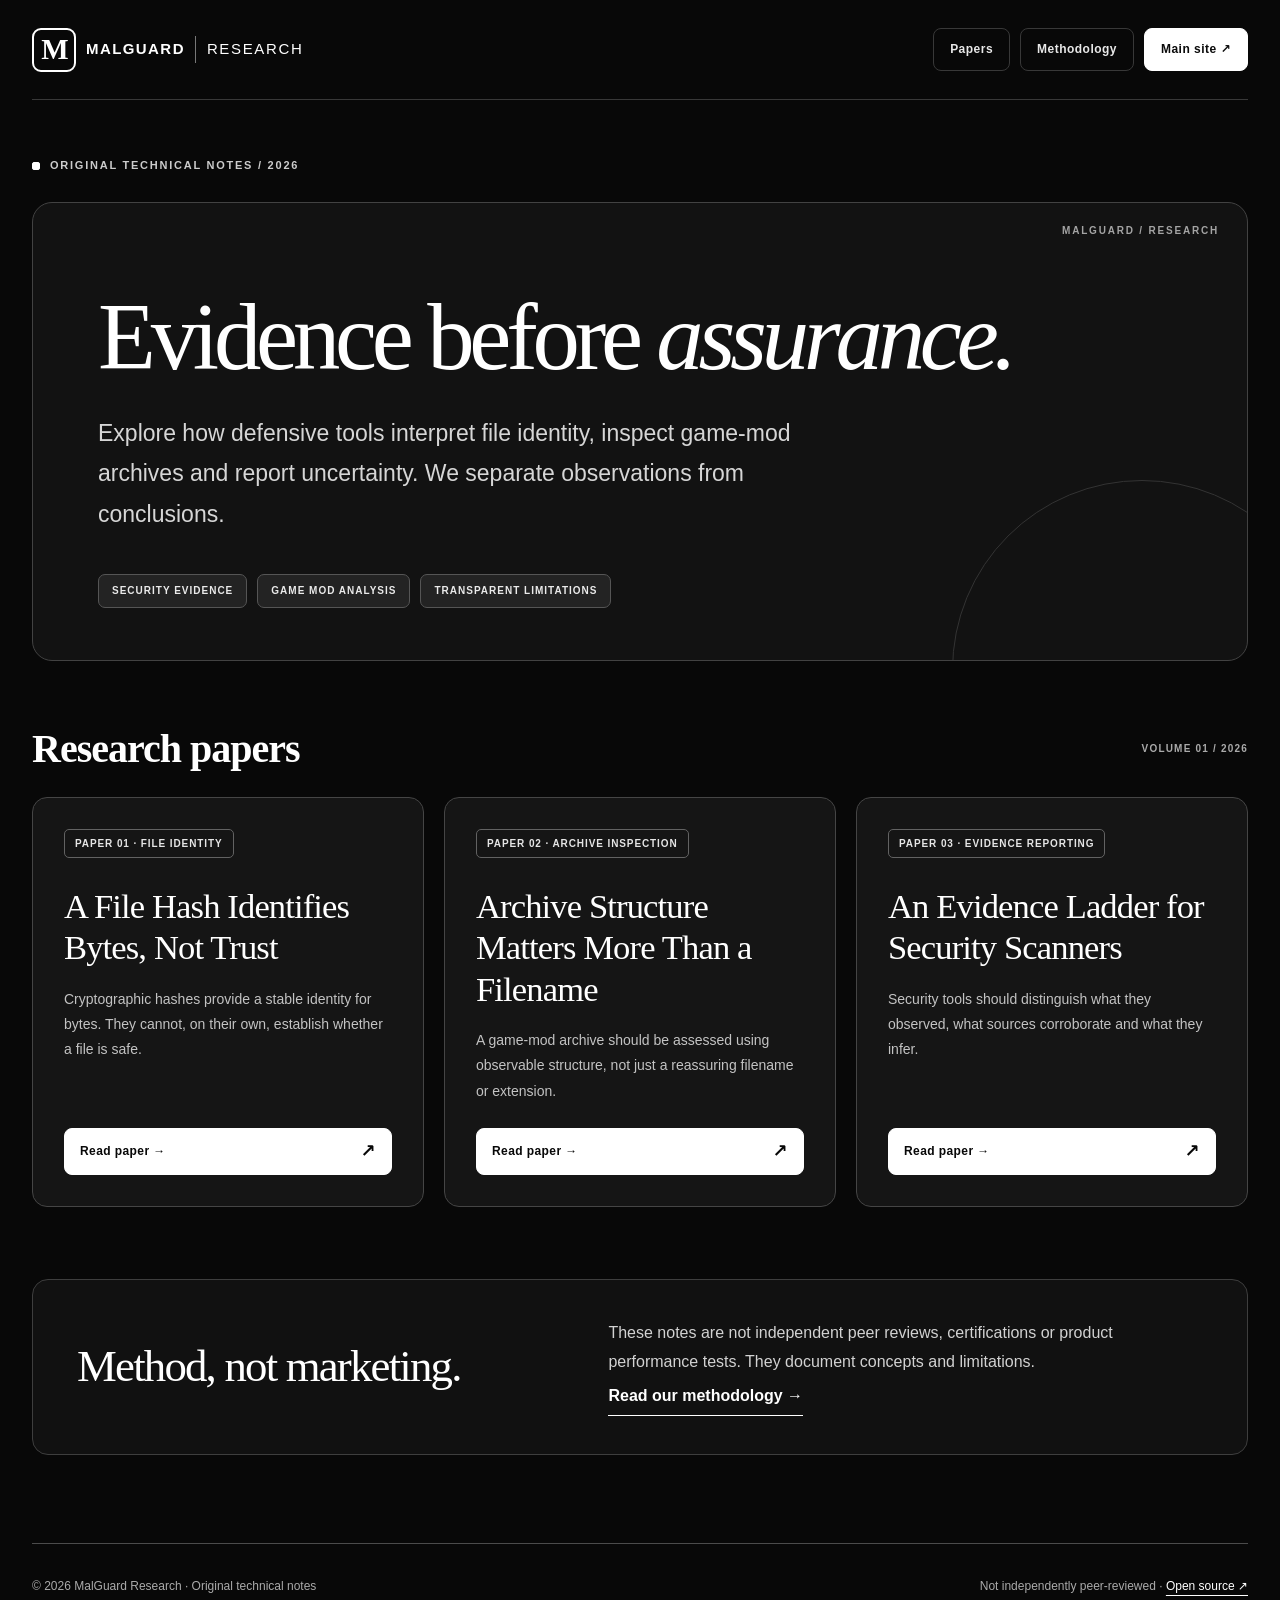
==== index.html @ 1dfd1605 "Switch page to versioned dark stylesheet to eliminate stale CSS" ====
<!doctype html><html lang="en"><head><meta charset="utf-8"><meta name="viewport" content="width=device-width,initial-scale=1"><meta name="theme-color" content="#080808"><title>Research publications | MalGuard Research</title><meta name="description" content="Original technical research notes on security evidence and defensive scanners."><link rel="canonical" href="https://research.malguard.site/"><link rel="stylesheet" href="/assets/research-dark-20261021.css"></head><body><div class="wrap"><header class="nav"><a class="brand" href="/">MALGUARD <b>RESEARCH</b></a><nav><a href="/">Papers</a><a href="/methodology.html">Methodology</a><a href="https://malguard.site/">Main site ↗</a></nav></header><main><div class="eyebrow">ORIGINAL TECHNICAL NOTES / 2026</div><section class="hero"><h1>Evidence before <em>assurance.</em></h1><p class="lead">Explore how defensive tools interpret file identity, inspect game-mod archives and report uncertainty. We separate observations from conclusions.</p><div class="tags"><span>SECURITY EVIDENCE</span><span>GAME MOD ANALYSIS</span><span>TRANSPARENT LIMITATIONS</span></div></section><h2 class="section">Research papers</h2><div class="grid"><a class="tile" href="/papers/hash-identity-vs-trust.html"><small>PAPER 01 · FILE IDENTITY</small><h2>A File Hash Identifies Bytes, Not Trust</h2><p>Cryptographic hashes provide a stable identity for bytes. They cannot, on their own, establish whether a file is safe.</p><strong>Read paper →</strong></a><a class="tile" href="/papers/zip-structure-vs-filename.html"><small>PAPER 02 · ARCHIVE INSPECTION</small><h2>Archive Structure Matters More Than a Filename</h2><p>A game-mod archive should be assessed using observable structure, not just a reassuring filename or extension.</p><strong>Read paper →</strong></a><a class="tile" href="/papers/evidence-ladder-for-scanners.html"><small>PAPER 03 · EVIDENCE REPORTING</small><h2>An Evidence Ladder for Security Scanners</h2><p>Security tools should distinguish what they observed, what sources corroborate and what they infer.</p><strong>Read paper →</strong></a></div><section class="note"><h2>Method, not marketing.</h2><p>These notes are not independent peer reviews, certifications or product performance tests. They document concepts and limitations. <a href="/methodology.html">Read our methodology →</a></p></section></main><footer><span>© 2026 MalGuard Research · Original technical notes</span><span>Not independently peer-reviewed · <a href="https://github.com/MalGuard/malguard-research">Open source ↗</a></span></footer></div></body></html>
---- assets/research-dark-20261021.css ----
/* MalGuard Research: black-and-white scientific publication.
   Accessible static design, zero animations and zero JS. */
:root{color-scheme:dark;--bg:#080808;--surface:#121212;--surface-2:#191919;--ink:#f8f8f8;--body:#d4d4d4;--muted:#aaa;--line:#383838;--line-strong:#777;--accent:#fff;--serif:"Iowan Old Style","Baskerville","Palatino Linotype",Georgia,serif;--sans:Inter,"Helvetica Neue",Arial,system-ui,sans-serif}
*,*::before,*::after{box-sizing:border-box}
html{background:var(--bg);scroll-behavior:auto;-webkit-text-size-adjust:100%}
body{margin:0;background:var(--bg);color:var(--ink);font:16px/1.75 var(--sans);-webkit-font-smoothing:antialiased;text-rendering:optimizeLegibility}
::selection{background:#fff;color:#080808}
a{color:inherit;text-decoration:none;text-underline-offset:5px}
a:focus-visible{outline:3px solid #fff;outline-offset:5px;border-radius:3px}
.wrap{width:min(100% - 64px,1220px);margin-inline:auto}
.nav{display:flex;justify-content:space-between;align-items:center;gap:24px;min-height:100px;padding:20px 0;border-bottom:1px solid var(--line)}
.brand{display:inline-flex;align-items:center;gap:10px;color:#fff;font-family:var(--sans);font-size:15px;font-weight:850;letter-spacing:.095em;white-space:nowrap}
.brand::before{content:"M";display:grid;place-items:center;width:44px;height:44px;border:2px solid #fff;border-radius:9px;font-family:var(--serif);font-size:29px;line-height:1;font-weight:700;letter-spacing:-.07em}
.brand b{font-weight:450;letter-spacing:.11em;border-left:1px solid #777;padding-left:11px}
.nav nav{display:flex;align-items:center;gap:10px;flex-wrap:wrap}
.nav nav a{display:inline-flex;align-items:center;justify-content:center;min-height:43px;padding:9px 16px;border:1px solid var(--line);border-radius:8px;color:#e8e8e8;font-size:12px;letter-spacing:.04em;font-weight:700}
.nav nav a:hover,.nav nav a:focus-visible{border-color:#fff;background:#202020;text-decoration:none}
.nav nav a:last-child{background:#fff;color:#0b0b0b;border-color:#fff}
.nav nav a:last-child:hover{background:#d8d8d8}
.eyebrow{display:inline-flex;align-items:center;gap:10px;margin-top:56px;color:#ccc;font-family:var(--sans);font-size:11px;letter-spacing:.16em;font-weight:800;text-transform:uppercase}
.eyebrow::before{content:"";width:8px;height:8px;border:1px solid #fff;border-radius:2px;background:#fff}
.eyebrow a{text-decoration:underline}
.hero{position:relative;overflow:hidden;margin-top:23px;padding:67px 65px 52px;background:var(--surface);border:1px solid #424242;border-radius:20px}
.hero::before{content:"MALGUARD / RESEARCH";position:absolute;right:28px;top:23px;font:700 10px/1 var(--sans);letter-spacing:.18em;color:#a4a4a4}
.hero::after{content:"";position:absolute;right:-85px;bottom:-200px;width:380px;height:380px;border:1px solid #333;border-radius:50%;pointer-events:none}
h1,h2,h3{color:#fff}
h1{font-family:var(--serif);font-size:clamp(54px,7.4vw,105px);line-height:1.04;letter-spacing:-.055em;font-weight:500;max-width:940px;margin:18px 0 27px}
h1 em{color:#fff;font-style:italic}
.lead{max-width:740px;font-size:clamp(18px,2vw,23px);line-height:1.75;color:#d6d6d6;font-weight:400}
.tags{display:flex;flex-wrap:wrap;gap:10px;margin-top:40px}
.tags span{display:inline-flex;align-items:center;min-height:34px;padding:7px 13px;background:#232323;border:1px solid #555;border-radius:7px;color:#eaeaea;font-size:10px;font-weight:800;letter-spacing:.1em}
.section{display:flex;align-items:center;gap:20px;margin:64px 0 24px;font:600 clamp(28px,3.4vw,40px)/1.2 var(--serif);letter-spacing:-.025em}
.section::after{content:"VOLUME 01 / 2026";margin-left:auto;font:750 10px/1.3 var(--sans);letter-spacing:.12em;color:#aaa}
.grid{display:grid;grid-template-columns:repeat(3,minmax(0,1fr));gap:20px;border:0}
.tile,.tile+.tile{display:flex;flex-direction:column;min-height:410px;padding:31px;background:#151515;border:1px solid #454545;border-radius:15px;color:#fff}
.tile:hover,.tile:focus-visible{border-color:#fff;background:#1d1d1d;text-decoration:none}
.tile small{display:inline-block;align-self:flex-start;padding:6px 10px;border:1px solid #626262;border-radius:5px;font:750 10px/1.5 var(--sans);letter-spacing:.09em;color:#e5e5e5}
.tile h2{font:500 clamp(27px,2.7vw,37px)/1.2 var(--serif);letter-spacing:-.025em;color:#fff;margin:28px 0 18px}
.tile p{font-size:14px;line-height:1.8;color:#c3c3c3;margin:0 0 24px}
.tile strong{display:inline-flex;align-items:center;justify-content:space-between;gap:15px;align-self:stretch;min-height:47px;padding:10px 15px;margin-top:auto;background:#fff;color:#080808;border:1px solid #fff;border-radius:8px;font-size:12px;line-height:1.3;font-weight:850;letter-spacing:.035em}
.tile strong::after{content:"↗";font-size:18px;line-height:1}
.tile:hover strong{background:#dedede}
.note{display:grid;grid-template-columns:.9fr 1.1fr;gap:45px;align-items:center;padding:38px 44px;margin:72px 0 88px;background:#111;border:1px solid #3e3e3e;border-radius:16px}
.note h2{font:500 clamp(32px,3.5vw,48px)/1.16 var(--serif);letter-spacing:-.04em;margin:0}
.note p{font-size:16px;line-height:1.85;color:#d2d2d2;margin:0}
.note a{display:inline-flex;padding:4px 0;border-bottom:1px solid #fff;color:#fff;font-weight:750}
.article{max-width:860px;margin:25px auto 100px;padding:55px 60px 70px;background:#121212;border:1px solid #3d3d3d;border-radius:18px}
.article h1{font-size:clamp(45px,6vw,72px);line-height:1.12;margin:4px 0 28px}
.article .lead{font-size:clamp(19px,2vw,23px);line-height:1.65;margin-bottom:36px}
.article section{padding-top:24px;margin-top:38px;border-top:1px solid #444}
.article h2{font:500 clamp(26px,3vw,33px)/1.28 var(--serif);letter-spacing:-.02em;margin:12px 0 17px}
.article p{font:400 19px/1.92 var(--serif);color:#d3d3d3;margin:12px 0}
.article p a{color:#fff;text-decoration:underline;text-decoration-color:#888}
.warning{margin:30px 0 45px;padding:20px 23px;background:#222;border:1px solid #666;border-left:4px solid #fff;border-radius:7px;color:#e3e3e3;font:500 13px/1.8 var(--sans)}
footer{display:flex;justify-content:space-between;gap:24px;padding:32px 0 55px;border-top:1px solid #4b4b4b;color:#aaa;font-size:12px;line-height:1.7}
footer a{color:#fff;text-decoration:underline}
@media(max-width:980px){.grid{grid-template-columns:repeat(2,minmax(0,1fr))}.hero{padding:60px 45px 50px}.tile,.tile+.tile{min-height:360px}}
@media(max-width:680px){.wrap{width:min(100% - 34px,1220px)}.nav{align-items:flex-start;flex-direction:column;gap:18px;padding:20px 0}.brand{font-size:13px}.brand::before{width:39px;height:39px;font-size:25px}.nav nav{width:100%;gap:7px}.nav nav a{min-height:40px;padding:8px 11px;font-size:11px}.eyebrow{margin-top:34px;font-size:10px}.hero{margin-top:16px;padding:47px 24px 33px;border-radius:14px}.hero::before{right:20px;top:15px;font-size:8px}.hero::after{display:none}h1{font-size:clamp(46px,12vw,72px)}.lead{font-size:18px}.tags{gap:7px;margin-top:26px}.tags span{font-size:9px}.section{font-size:30px;margin:47px 0 18px}.section::after{font-size:9px}.grid{grid-template-columns:1fr;gap:13px}.tile,.tile+.tile{min-height:0;padding:25px;border-radius:12px}.tile h2{font-size:32px;margin:20px 0 15px}.tile strong{margin-top:10px}.note{grid-template-columns:1fr;gap:18px;margin:50px 0 60px;padding:27px 24px}.note h2{font-size:34px}.article{padding:30px 22px 45px;margin:16px auto 55px;border-radius:13px}.article h1{font-size:clamp(43px,10vw,60px)}.article p{font-size:18px}footer{flex-direction:column;gap:8px;padding-bottom:30px}}
@media print{html,body{background:#fff;color:#000}.wrap{width:100%}.nav nav,.tags{display:none}.hero,.tile,.tile+.tile,.note,.article{background:#fff;color:#000;border-color:#888;box-shadow:none}h1,h2,h3,.tile h2,.article p,.tile p,.lead,.note p{color:#000}.tile strong{border:1px solid #000;color:#000;background:#fff}.grid{display:block}.tile{min-height:0;break-inside:avoid}}
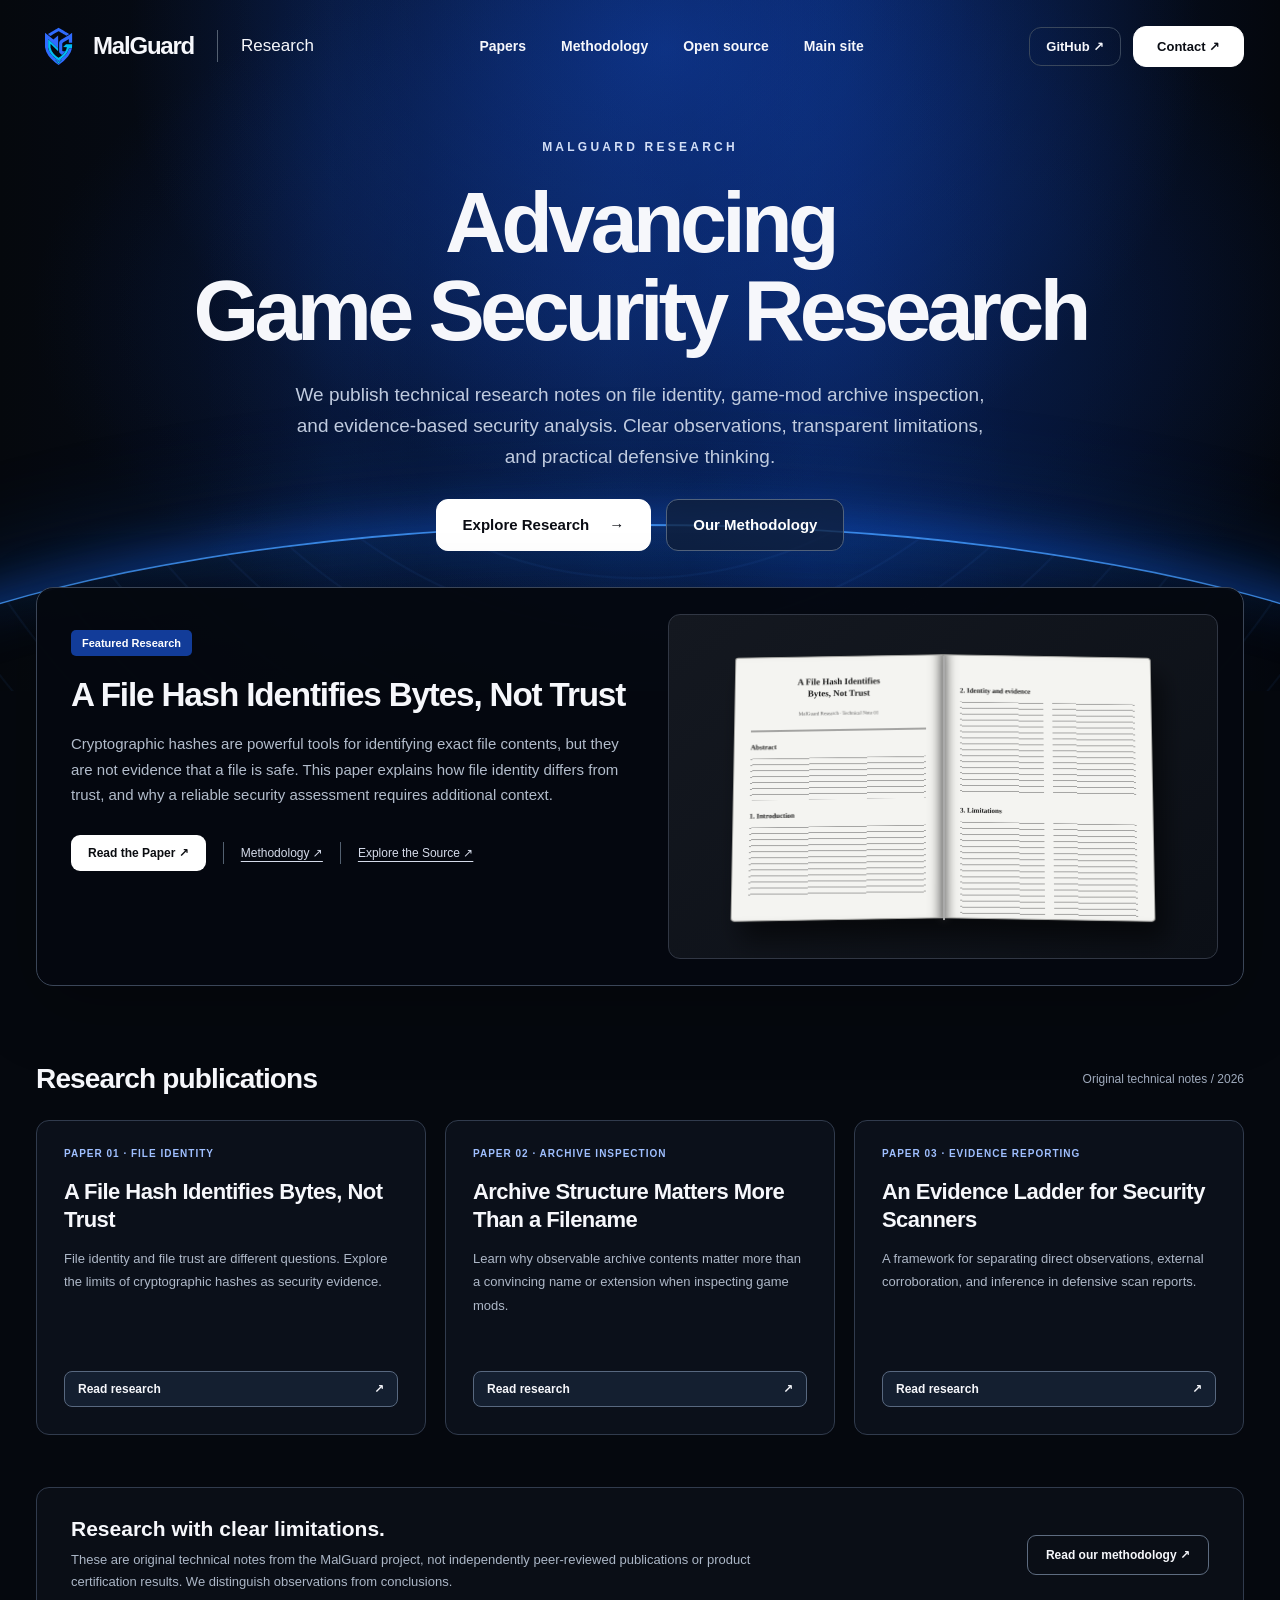
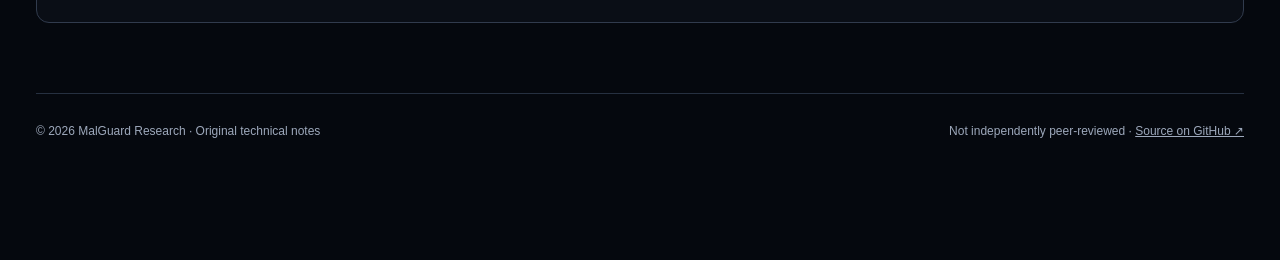
==== commit a5a4698f: "Implement research landing page matching approved reference with original MalGuard logo" ====
--- a/index.html
+++ b/index.html
@@ -1 +1,71 @@
-<!doctype html><html lang="en"><head><meta charset="utf-8"><meta name="viewport" content="width=device-width,initial-scale=1"><meta name="theme-color" content="#080808"><title>Research publications | MalGuard Research</title><meta name="description" content="Original technical research notes on security evidence and defensive scanners."><link rel="canonical" href="https://research.malguard.site/"><link rel="stylesheet" href="/assets/research-dark-20261021.css"></head><body><div class="wrap"><header class="nav"><a class="brand" href="/">MALGUARD <b>RESEARCH</b></a><nav><a href="/">Papers</a><a href="/methodology.html">Methodology</a><a href="https://malguard.site/">Main site ↗</a></nav></header><main><div class="eyebrow">ORIGINAL TECHNICAL NOTES / 2026</div><section class="hero"><h1>Evidence before <em>assurance.</em></h1><p class="lead">Explore how defensive tools interpret file identity, inspect game-mod archives and report uncertainty. We separate observations from conclusions.</p><div class="tags"><span>SECURITY EVIDENCE</span><span>GAME MOD ANALYSIS</span><span>TRANSPARENT LIMITATIONS</span></div></section><h2 class="section">Research papers</h2><div class="grid"><a class="tile" href="/papers/hash-identity-vs-trust.html"><small>PAPER 01 · FILE IDENTITY</small><h2>A File Hash Identifies Bytes, Not Trust</h2><p>Cryptographic hashes provide a stable identity for bytes. They cannot, on their own, establish whether a file is safe.</p><strong>Read paper →</strong></a><a class="tile" href="/papers/zip-structure-vs-filename.html"><small>PAPER 02 · ARCHIVE INSPECTION</small><h2>Archive Structure Matters More Than a Filename</h2><p>A game-mod archive should be assessed using observable structure, not just a reassuring filename or extension.</p><strong>Read paper →</strong></a><a class="tile" href="/papers/evidence-ladder-for-scanners.html"><small>PAPER 03 · EVIDENCE REPORTING</small><h2>An Evidence Ladder for Security Scanners</h2><p>Security tools should distinguish what they observed, what sources corroborate and what they infer.</p><strong>Read paper →</strong></a></div><section class="note"><h2>Method, not marketing.</h2><p>These notes are not independent peer reviews, certifications or product performance tests. They document concepts and limitations. <a href="/methodology.html">Read our methodology →</a></p></section></main><footer><span>© 2026 MalGuard Research · Original technical notes</span><span>Not independently peer-reviewed · <a href="https://github.com/MalGuard/malguard-research">Open source ↗</a></span></footer></div></body></html>+<!doctype html>
+<html lang="en">
+<head>
+<meta charset="utf-8">
+<meta name="viewport" content="width=device-width, initial-scale=1">
+<meta name="theme-color" content="#05080e">
+<meta name="description" content="MalGuard Research publishes original technical notes about security evidence, game-mod archives, file identity, and uncertainty in defensive scanners.">
+<title>MalGuard Research | Advancing Game Security Research</title>
+<link rel="canonical" href="https://research.malguard.site/">
+<link rel="icon" href="/assets/malguard-logo.svg" type="image/svg+xml">
+<link rel="stylesheet" href="/assets/research-home-20261021.css">
+</head>
+<body>
+<div class="hero-sky">
+  <div class="home-wrap">
+    <header class="research-header">
+      <a class="research-brand" href="/" aria-label="MalGuard Research home"><img src="/assets/malguard-logo.svg" width="45" height="45" alt="">MalGuard <span class="brand-divider"></span><span class="brand-suffix">Research</span></a>
+      <nav class="research-nav" aria-label="Primary navigation">
+        <a href="#papers">Papers</a>
+        <a href="/methodology.html">Methodology</a>
+        <a href="https://github.com/MalGuard/malguard-research">Open source</a>
+        <a href="https://malguard.site/">Main site</a>
+      </nav>
+      <div class="nav-actions"><a class="nav-source" href="https://github.com/MalGuard/malguard-research">GitHub ↗</a><a class="nav-contact" href="https://github.com/MalGuard/malguard-research/issues">Contact ↗</a></div>
+    </header>
+    <main>
+      <section class="hero-content" aria-labelledby="hero-title">
+        <p class="hero-eyebrow">MALGUARD RESEARCH</p>
+        <h1 class="hero-title" id="hero-title"><span>Advancing</span><span>Game Security Research</span></h1>
+        <p class="hero-lead">We publish technical research notes on file identity, game-mod archive inspection, and evidence-based security analysis. Clear observations, transparent limitations, and practical defensive thinking.</p>
+        <div class="hero-actions"><a class="action primary" href="#papers">Explore Research <span aria-hidden="true">→</span></a><a class="action secondary" href="/methodology.html">Our Methodology</a></div>
+      </section>
+    </main>
+  </div>
+</div>
+<div class="content-region">
+  <div class="home-wrap">
+    <section class="featured" aria-labelledby="featured-title">
+      <div class="featured-copy">
+        <span class="label-blue">Featured Research</span>
+        <h2 id="featured-title">A File Hash Identifies Bytes, Not Trust</h2>
+        <p>Cryptographic hashes are powerful tools for identifying exact file contents, but they are not evidence that a file is safe. This paper explains how file identity differs from trust, and why a reliable security assessment requires additional context.</p>
+        <div class="feature-links">
+          <a href="/papers/hash-identity-vs-trust.html">Read the Paper ↗</a>
+          <span class="link-separator" aria-hidden="true"></span>
+          <a href="/methodology.html">Methodology ↗</a>
+          <span class="link-separator" aria-hidden="true"></span>
+          <a href="https://github.com/MalGuard/malguard-research">Explore the Source ↗</a>
+        </div>
+      </div>
+      <div class="paper-stage" role="img" aria-label="Stylized preview of an open research publication">
+        <div class="book" aria-hidden="true">
+          <div class="book-page left"><span class="paper-title">A File Hash Identifies<br>Bytes, Not Trust</span><span class="paper-sub">MalGuard Research · Technical Note 01</span><span class="paper-rule"></span><span class="paper-heading">Abstract</span><span class="paper-lines short"></span><span class="paper-heading">1. Introduction</span><span class="paper-lines"></span></div>
+          <div class="book-page right"><span class="paper-heading">2. Identity and evidence</span><span class="paper-columns"><span class="paper-lines"></span><span class="paper-lines"></span></span><span class="paper-heading">3. Limitations</span><span class="paper-columns"><span class="paper-lines"></span><span class="paper-lines"></span></span></div>
+        </div>
+      </div>
+    </section>
+    <section id="papers" aria-labelledby="papers-title">
+      <div class="section-head"><h2 id="papers-title">Research publications</h2><span>Original technical notes / 2026</span></div>
+      <div class="papers-grid">
+        <article class="paper-card"><small>PAPER 01 · FILE IDENTITY</small><h3>A File Hash Identifies Bytes, Not Trust</h3><p>File identity and file trust are different questions. Explore the limits of cryptographic hashes as security evidence.</p><a href="/papers/hash-identity-vs-trust.html">Read research <span aria-hidden="true">↗</span></a></article>
+        <article class="paper-card"><small>PAPER 02 · ARCHIVE INSPECTION</small><h3>Archive Structure Matters More Than a Filename</h3><p>Learn why observable archive contents matter more than a convincing name or extension when inspecting game mods.</p><a href="/papers/zip-structure-vs-filename.html">Read research <span aria-hidden="true">↗</span></a></article>
+        <article class="paper-card"><small>PAPER 03 · EVIDENCE REPORTING</small><h3>An Evidence Ladder for Security Scanners</h3><p>A framework for separating direct observations, external corroboration, and inference in defensive scan reports.</p><a href="/papers/evidence-ladder-for-scanners.html">Read research <span aria-hidden="true">↗</span></a></article>
+      </div>
+    </section>
+    <aside class="research-note" aria-label="Research publication disclosure"><div><h2>Research with clear limitations.</h2><p>These are original technical notes from the MalGuard project, not independently peer-reviewed publications or product certification results. We distinguish observations from conclusions.</p></div><a href="/methodology.html">Read our methodology ↗</a></aside>
+    <footer class="home-footer"><span>© 2026 MalGuard Research · Original technical notes</span><span>Not independently peer-reviewed · <a href="https://github.com/MalGuard/malguard-research">Source on GitHub ↗</a></span></footer>
+  </div>
+</div>
+</body>
+</html>
--- a/assets/research-home-20261021.css
+++ b/assets/research-home-20261021.css
@@ -0,0 +1,30 @@
+/* MalGuard Research 2026 / editorial landing. Static and motion-free. */
+:root{color-scheme:dark;--bg:#05080e;--panel:#080b12;--border:#303845;--text:#f6f7fb;--muted:#b0bacb;--blue:#2f6bff}
+*{box-sizing:border-box}html{scroll-behavior:auto}body{margin:0;background:var(--bg);color:var(--text);font-family:Inter,"Helvetica Neue",Arial,system-ui,sans-serif;-webkit-font-smoothing:antialiased}a{color:inherit;text-decoration:none}a:focus-visible{outline:3px solid #9ac1ff;outline-offset:5px}.home-wrap{width:min(100% - 72px,1360px);margin:auto}
+.research-header{height:92px;display:flex;align-items:center;justify-content:space-between;gap:25px;position:relative;z-index:2}
+.research-brand{display:inline-flex;align-items:center;gap:12px;white-space:nowrap;font-size:24px;font-weight:750;letter-spacing:-.05em}.research-brand img{width:45px;height:45px}.research-brand .brand-divider{width:1px;height:32px;background:#546071;margin:0 11px}.research-brand .brand-suffix{font-size:17px;letter-spacing:0;font-weight:400}
+.research-nav{display:flex;align-items:center;gap:35px;font-size:14px;font-weight:550}.research-nav a:hover{text-decoration:underline;text-underline-offset:6px}
+.nav-actions{display:flex;gap:12px;align-items:center}.nav-contact{background:#fff;color:#0a0d14;border:1px solid #fff;border-radius:13px;padding:12px 23px;font-weight:700;font-size:13px}.nav-contact:hover{background:#dbe6ff}.nav-source{border:1px solid #39475c;border-radius:12px;padding:11px 16px;font-size:13px;font-weight:600}.nav-source:hover{background:#15233c}
+.hero-sky{position:relative;isolation:isolate;overflow:hidden;background:radial-gradient(ellipse 42% 65% at 52% 7%,rgba(15,57,152,.78),transparent 100%),radial-gradient(ellipse 70% 70% at 55% 45%,rgba(8,31,82,.85),transparent 75%),linear-gradient(90deg,#05080d 0%,#061026 45%,#071a43 63%,#04070d 100%);min-height:660px}
+.hero-sky::before{content:"";position:absolute;inset:0;z-index:-1;opacity:.65;background:linear-gradient(90deg,transparent 16%,rgba(31,86,202,.08) 26%,transparent 33%,rgba(28,76,165,.08) 48%,transparent 54%,rgba(21,85,223,.1) 66%,transparent 79%),radial-gradient(ellipse 48% 58% at 50% 45%,rgba(17,59,149,.24),transparent 95%)}
+.hero-sky::after{content:"";position:absolute;z-index:-1;left:-22%;right:-22%;bottom:-395px;height:560px;border-radius:50%;border-top:2px solid rgba(66,153,255,.85);box-shadow:0 -12px 45px rgba(23,105,255,.32),0 -28px 110px rgba(19,93,215,.22),inset 0 15px 50px rgba(28,97,205,.11);background:radial-gradient(ellipse 60% 36% at 50% 0%,rgba(22,100,221,.19),transparent 80%),repeating-radial-gradient(ellipse at 50% -80%,transparent 0 24px,rgba(67,139,248,.065) 25px 26px,transparent 27px 48px)}
+.hero-content{padding:48px 0 140px;text-align:center;max-width:1020px;margin:auto}
+.hero-eyebrow{font-size:12px;letter-spacing:.27em;font-weight:650;color:#d3dff7;margin:0 0 26px}
+.hero-title{font-size:clamp(51px,6.6vw,89px);font-weight:740;line-height:1.04;letter-spacing:-.055em;margin:0 auto 23px;max-width:990px;text-wrap:balance}
+.hero-title span{display:block}.hero-lead{font-size:clamp(15px,1.55vw,19px);line-height:1.65;color:#c0cbdf;max-width:700px;margin:0 auto 26px}
+.hero-actions{display:flex;align-items:center;justify-content:center;gap:15px;flex-wrap:wrap}.action{display:inline-flex;justify-content:center;align-items:center;gap:20px;border-radius:12px;padding:15px 26px;font-size:15px;font-weight:700;min-height:52px;border:1px solid #52637c}.action.primary{background:#fff;color:#0b0d14;border-color:#fff}.action.primary:hover{background:#dce8ff}.action.secondary{background:rgba(15,30,57,.75);color:#fff}.action.secondary:hover{background:#1a3359}
+.content-region{position:relative;margin-top:-104px;padding-bottom:72px;z-index:1;background:linear-gradient(to bottom,transparent 0 105px,#05080e 105px 100%)}
+.featured{display:grid;grid-template-columns:1fr .98fr;gap:35px;align-items:stretch;background:rgba(5,8,15,.96);border:1px solid #3b4658;border-radius:17px;padding:26px 25px 26px 34px;box-shadow:0 20px 70px rgba(0,0,0,.26)}
+.featured-copy{padding:16px 0 12px}.label-blue{display:inline-flex;padding:7px 11px;background:#123c99;border-radius:5px;color:#fff;font-size:11px;font-weight:700}.featured h2{font-size:clamp(28px,2.6vw,38px);line-height:1.16;letter-spacing:-.035em;margin:20px 0 17px;font-weight:700}.featured p{font-size:15px;line-height:1.7;color:#b2bccb;max-width:550px;margin:0 0 27px}.feature-links{display:flex;align-items:center;gap:17px;flex-wrap:wrap;font-size:12px}.feature-links a{color:#d5dbea;text-decoration:underline;text-underline-offset:4px}.feature-links a:first-child{background:#fff;color:#0a0c10;padding:11px 17px;border-radius:9px;font-weight:750;text-decoration:none}.feature-links a:first-child:hover{background:#dce8ff}.feature-links .link-separator{width:1px;height:22px;background:#536070}
+.paper-stage{display:grid;place-items:center;min-height:345px;padding:28px;background:linear-gradient(145deg,#141820,#0b0f16);border:1px solid #313744;border-radius:12px;overflow:hidden}
+.book{position:relative;display:flex;width:min(100%,420px);height:265px;filter:drop-shadow(10px 18px 13px rgba(0,0,0,.58));transform:perspective(1000px) rotateX(5deg)}
+.book-page{position:relative;flex:1;background:#f4f4f1;color:#1c1c1c;padding:20px 16px;border:1px solid #a5a5a2;overflow:hidden}.book-page.left{border-radius:3px 0 0 4px;box-shadow:inset -12px 0 16px -15px #111;transform:skewY(-1deg)}.book-page.right{border-radius:0 4px 4px 0;box-shadow:inset 12px 0 16px -15px #111;transform:skewY(1deg)}.book::after{content:"";position:absolute;top:0;bottom:0;left:50%;width:2px;background:#aaa;box-shadow:0 0 9px #555}
+.paper-title{display:block;font-family:Georgia,serif;text-align:center;font-size:9px;line-height:1.3;font-weight:700;margin-bottom:12px}.paper-sub{display:block;font-family:Georgia,serif;text-align:center;font-size:5px;color:#555;margin-bottom:14px}.paper-heading{display:block;font-family:Georgia,serif;font-weight:bold;font-size:7px;margin:12px 0 7px}.paper-lines{display:block;height:70px;background:repeating-linear-gradient(to bottom,#555 0 1px,transparent 1px 6px);opacity:.5}.paper-lines.short{height:42px}.paper-columns{display:grid;grid-template-columns:1fr 1fr;gap:9px}.paper-columns .paper-lines{height:94px}.paper-rule{display:block;border-top:1px solid #555;margin:10px 0}
+.section-head{display:flex;align-items:center;justify-content:space-between;gap:20px;margin:77px 0 25px}.section-head h2{font-size:28px;letter-spacing:-.03em;margin:0}.section-head span{color:#9faabc;font-size:12px}
+.papers-grid{display:grid;grid-template-columns:repeat(3,minmax(0,1fr));gap:19px}.paper-card{display:flex;flex-direction:column;padding:27px;background:#0b101a;border:1px solid #313b4d;border-radius:13px;min-height:315px}.paper-card:hover{border-color:#7397d3}.paper-card small{color:#9fbfff;letter-spacing:.1em;font-size:10px;font-weight:700}.paper-card h3{font-size:22px;line-height:1.3;letter-spacing:-.025em;margin:19px 0 12px}.paper-card p{font-size:13px;line-height:1.8;color:#aeb8c8;margin:0 0 20px}.paper-card a{margin-top:auto;display:inline-flex;align-items:center;justify-content:space-between;gap:10px;border:1px solid #58687f;border-radius:8px;padding:10px 13px;font-size:12px;font-weight:700;background:#141f30}.paper-card a:hover{background:#213452}
+.research-note{display:flex;justify-content:space-between;align-items:center;gap:30px;border:1px solid #313b4d;border-radius:13px;padding:29px 34px;margin:52px 0 70px;background:#0a0e16}.research-note h2{font-size:21px;margin:0 0 8px}.research-note p{color:#abb6c6;font-size:13px;line-height:1.7;max-width:730px;margin:0}.research-note a{flex-shrink:0;border:1px solid #5e6c80;border-radius:9px;padding:12px 18px;font-size:12px;font-weight:700}
+.home-footer{border-top:1px solid #263040;padding:30px 0 50px;display:flex;justify-content:space-between;gap:20px;color:#9da8bb;font-size:12px}.home-footer a{text-decoration:underline}
+@media(max-width:1050px){.research-nav{gap:16px}.featured{gap:20px}.paper-stage{min-height:290px}.book{height:225px}.featured h2{font-size:29px}.hero-content{padding-bottom:130px}}
+@media(max-width:760px){.home-wrap{width:min(100% - 36px,1360px)}.research-header{height:auto;min-height:80px;flex-wrap:wrap;padding:16px 0;gap:14px}.research-brand{font-size:20px}.research-brand img{width:38px;height:38px}.research-brand .brand-suffix{font-size:15px}.research-nav{order:3;width:100%;gap:18px;overflow-x:auto;padding-bottom:6px;font-size:12px}.nav-actions{margin-left:auto}.nav-contact{padding:9px 12px}.nav-source{display:none}.hero-sky{min-height:620px}.hero-content{padding:54px 0 130px}.hero-title{font-size:clamp(43px,9.4vw,67px)}.hero-lead{font-size:16px}.hero-sky::after{bottom:-440px}.content-region{margin-top:-70px}.featured{grid-template-columns:1fr;padding:22px;gap:22px}.featured-copy{padding:5px 0}.paper-stage{min-height:260px}.book{height:210px;max-width:330px}.papers-grid{grid-template-columns:1fr}.paper-card{min-height:0}.research-note{align-items:flex-start;flex-direction:column;padding:24px}.home-footer{flex-direction:column}.section-head{margin-top:52px}}
+@media(max-width:420px){.research-brand{font-size:18px}.research-brand .brand-divider{margin:0 2px}.research-brand .brand-suffix{font-size:13px}.nav-contact{font-size:11px}.hero-title{font-size:42px}.hero-eyebrow{font-size:10px}.hero-actions .action{width:100%}.feature-links{gap:10px}.paper-stage{padding:15px}.book{height:190px}}
+@media(prefers-reduced-motion:reduce){*{scroll-behavior:auto!important}}
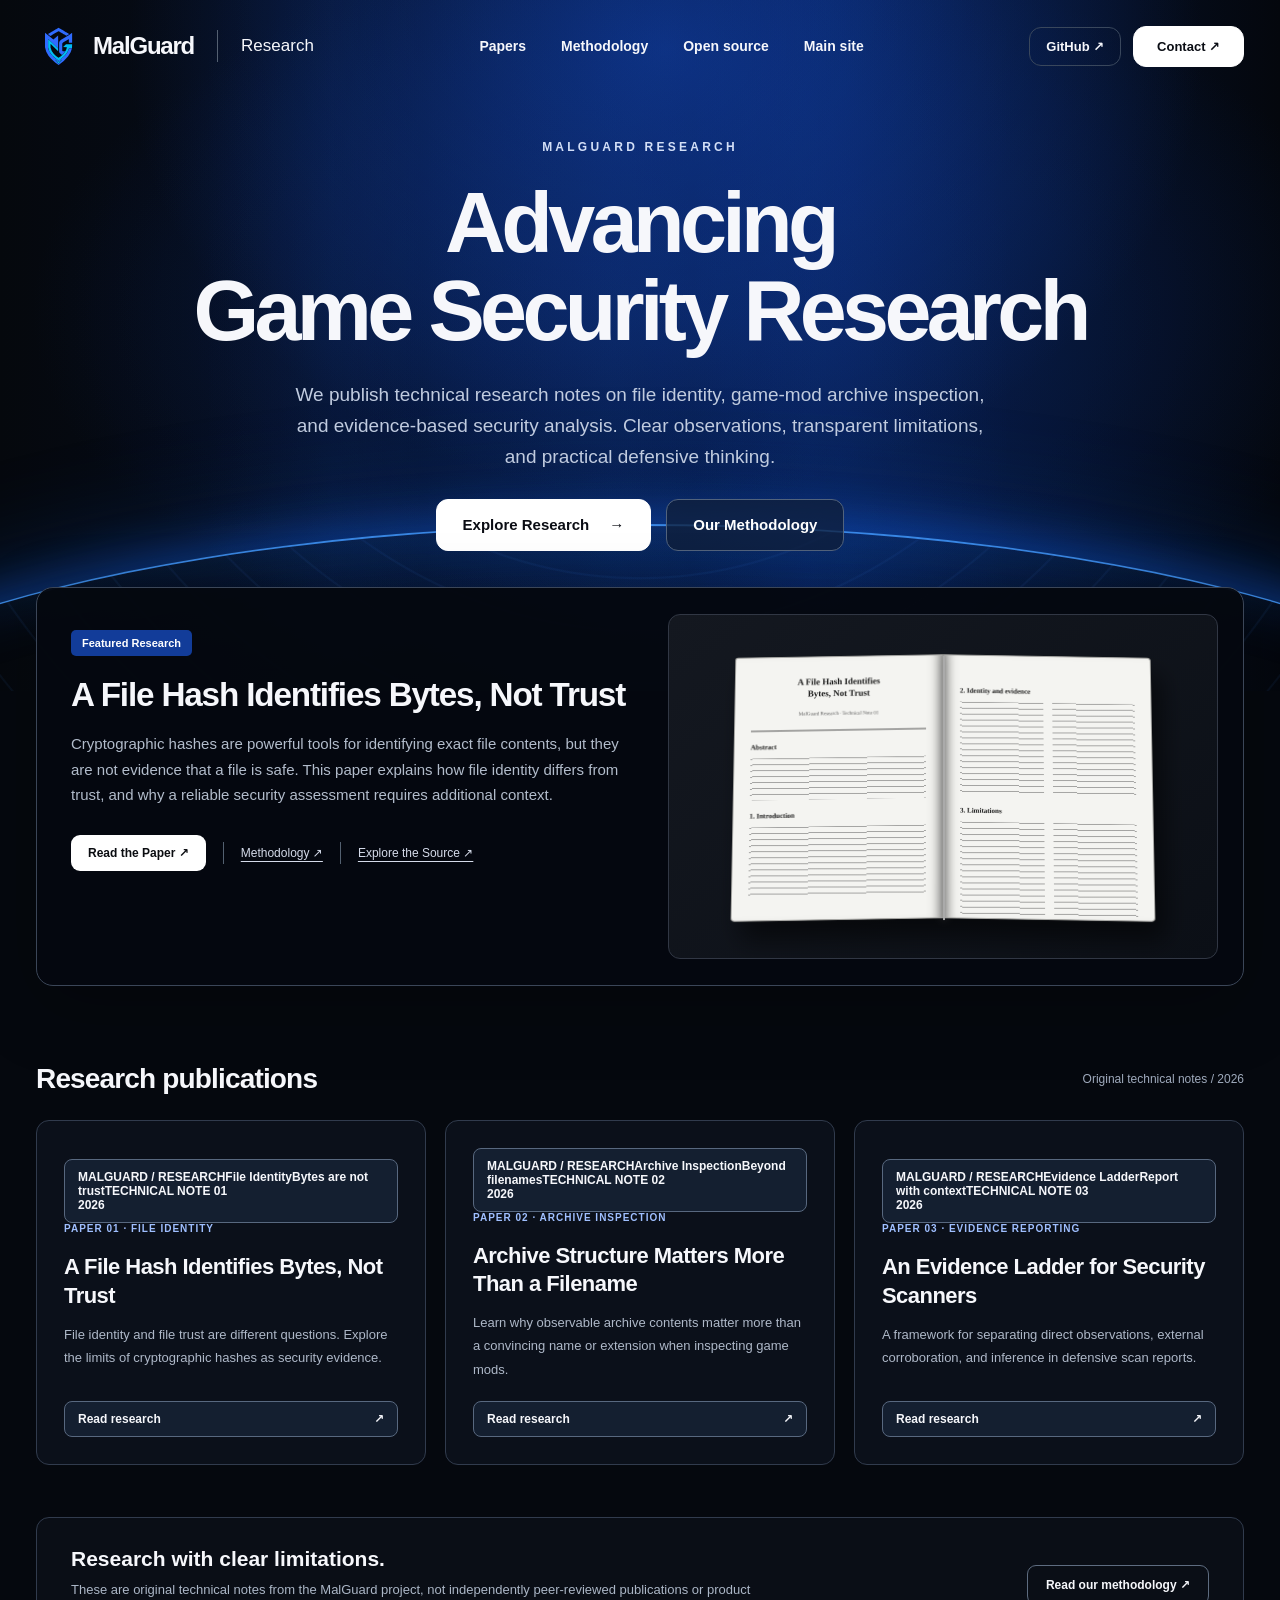
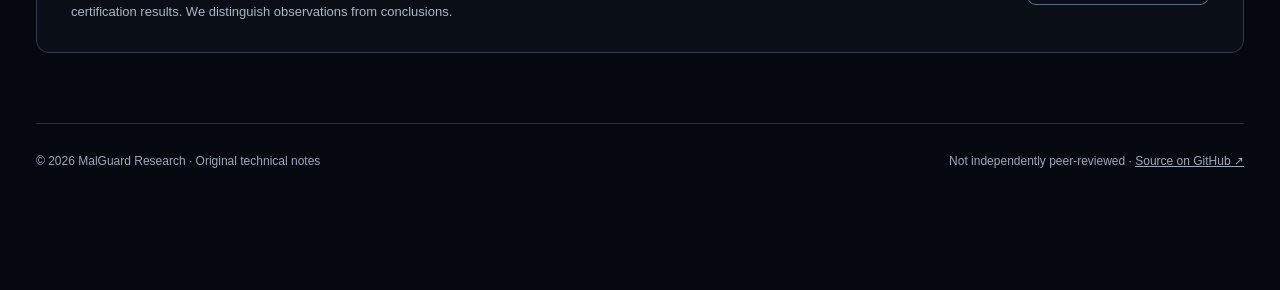
==== commit acb62cf6: "Present all three published research notes as clickable 3D book covers" ====
--- a/index.html
+++ b/index.html
@@ -58,9 +58,9 @@
     <section id="papers" aria-labelledby="papers-title">
       <div class="section-head"><h2 id="papers-title">Research publications</h2><span>Original technical notes / 2026</span></div>
       <div class="papers-grid">
-        <article class="paper-card"><small>PAPER 01 · FILE IDENTITY</small><h3>A File Hash Identifies Bytes, Not Trust</h3><p>File identity and file trust are different questions. Explore the limits of cryptographic hashes as security evidence.</p><a href="/papers/hash-identity-vs-trust.html">Read research <span aria-hidden="true">↗</span></a></article>
-        <article class="paper-card"><small>PAPER 02 · ARCHIVE INSPECTION</small><h3>Archive Structure Matters More Than a Filename</h3><p>Learn why observable archive contents matter more than a convincing name or extension when inspecting game mods.</p><a href="/papers/zip-structure-vs-filename.html">Read research <span aria-hidden="true">↗</span></a></article>
-        <article class="paper-card"><small>PAPER 03 · EVIDENCE REPORTING</small><h3>An Evidence Ladder for Security Scanners</h3><p>A framework for separating direct observations, external corroboration, and inference in defensive scan reports.</p><a href="/papers/evidence-ladder-for-scanners.html">Read research <span aria-hidden="true">↗</span></a></article>
+        <article class="paper-card"><a class="publication-visual book-one" href="/papers/hash-identity-vs-trust.html" aria-label="Open File Identity research paper"><span class="publication-book" aria-hidden="true"><span class="publication-spine"></span><span class="publication-cover"><span class="publication-mark">MALGUARD / RESEARCH</span><span class="publication-book-title">File Identity</span><span class="publication-book-subtitle">Bytes are not trust</span><span class="publication-book-footer">TECHNICAL NOTE 01<br>2026</span></span><span class="publication-pages"></span></span></a><small>PAPER 01 · FILE IDENTITY</small><h3>A File Hash Identifies Bytes, Not Trust</h3><p>File identity and file trust are different questions. Explore the limits of cryptographic hashes as security evidence.</p><a href="/papers/hash-identity-vs-trust.html">Read research <span aria-hidden="true">↗</span></a></article>
+        <article class="paper-card"><a class="publication-visual book-two" href="/papers/zip-structure-vs-filename.html" aria-label="Open Archive Inspection research paper"><span class="publication-book" aria-hidden="true"><span class="publication-spine"></span><span class="publication-cover"><span class="publication-mark">MALGUARD / RESEARCH</span><span class="publication-book-title">Archive Inspection</span><span class="publication-book-subtitle">Beyond filenames</span><span class="publication-book-footer">TECHNICAL NOTE 02<br>2026</span></span><span class="publication-pages"></span></span></a><small>PAPER 02 · ARCHIVE INSPECTION</small><h3>Archive Structure Matters More Than a Filename</h3><p>Learn why observable archive contents matter more than a convincing name or extension when inspecting game mods.</p><a href="/papers/zip-structure-vs-filename.html">Read research <span aria-hidden="true">↗</span></a></article>
+        <article class="paper-card"><a class="publication-visual book-three" href="/papers/evidence-ladder-for-scanners.html" aria-label="Open Evidence Ladder research paper"><span class="publication-book" aria-hidden="true"><span class="publication-spine"></span><span class="publication-cover"><span class="publication-mark">MALGUARD / RESEARCH</span><span class="publication-book-title">Evidence Ladder</span><span class="publication-book-subtitle">Report with context</span><span class="publication-book-footer">TECHNICAL NOTE 03<br>2026</span></span><span class="publication-pages"></span></span></a><small>PAPER 03 · EVIDENCE REPORTING</small><h3>An Evidence Ladder for Security Scanners</h3><p>A framework for separating direct observations, external corroboration, and inference in defensive scan reports.</p><a href="/papers/evidence-ladder-for-scanners.html">Read research <span aria-hidden="true">↗</span></a></article>
       </div>
     </section>
     <aside class="research-note" aria-label="Research publication disclosure"><div><h2>Research with clear limitations.</h2><p>These are original technical notes from the MalGuard project, not independently peer-reviewed publications or product certification results. We distinguish observations from conclusions.</p></div><a href="/methodology.html">Read our methodology ↗</a></aside>
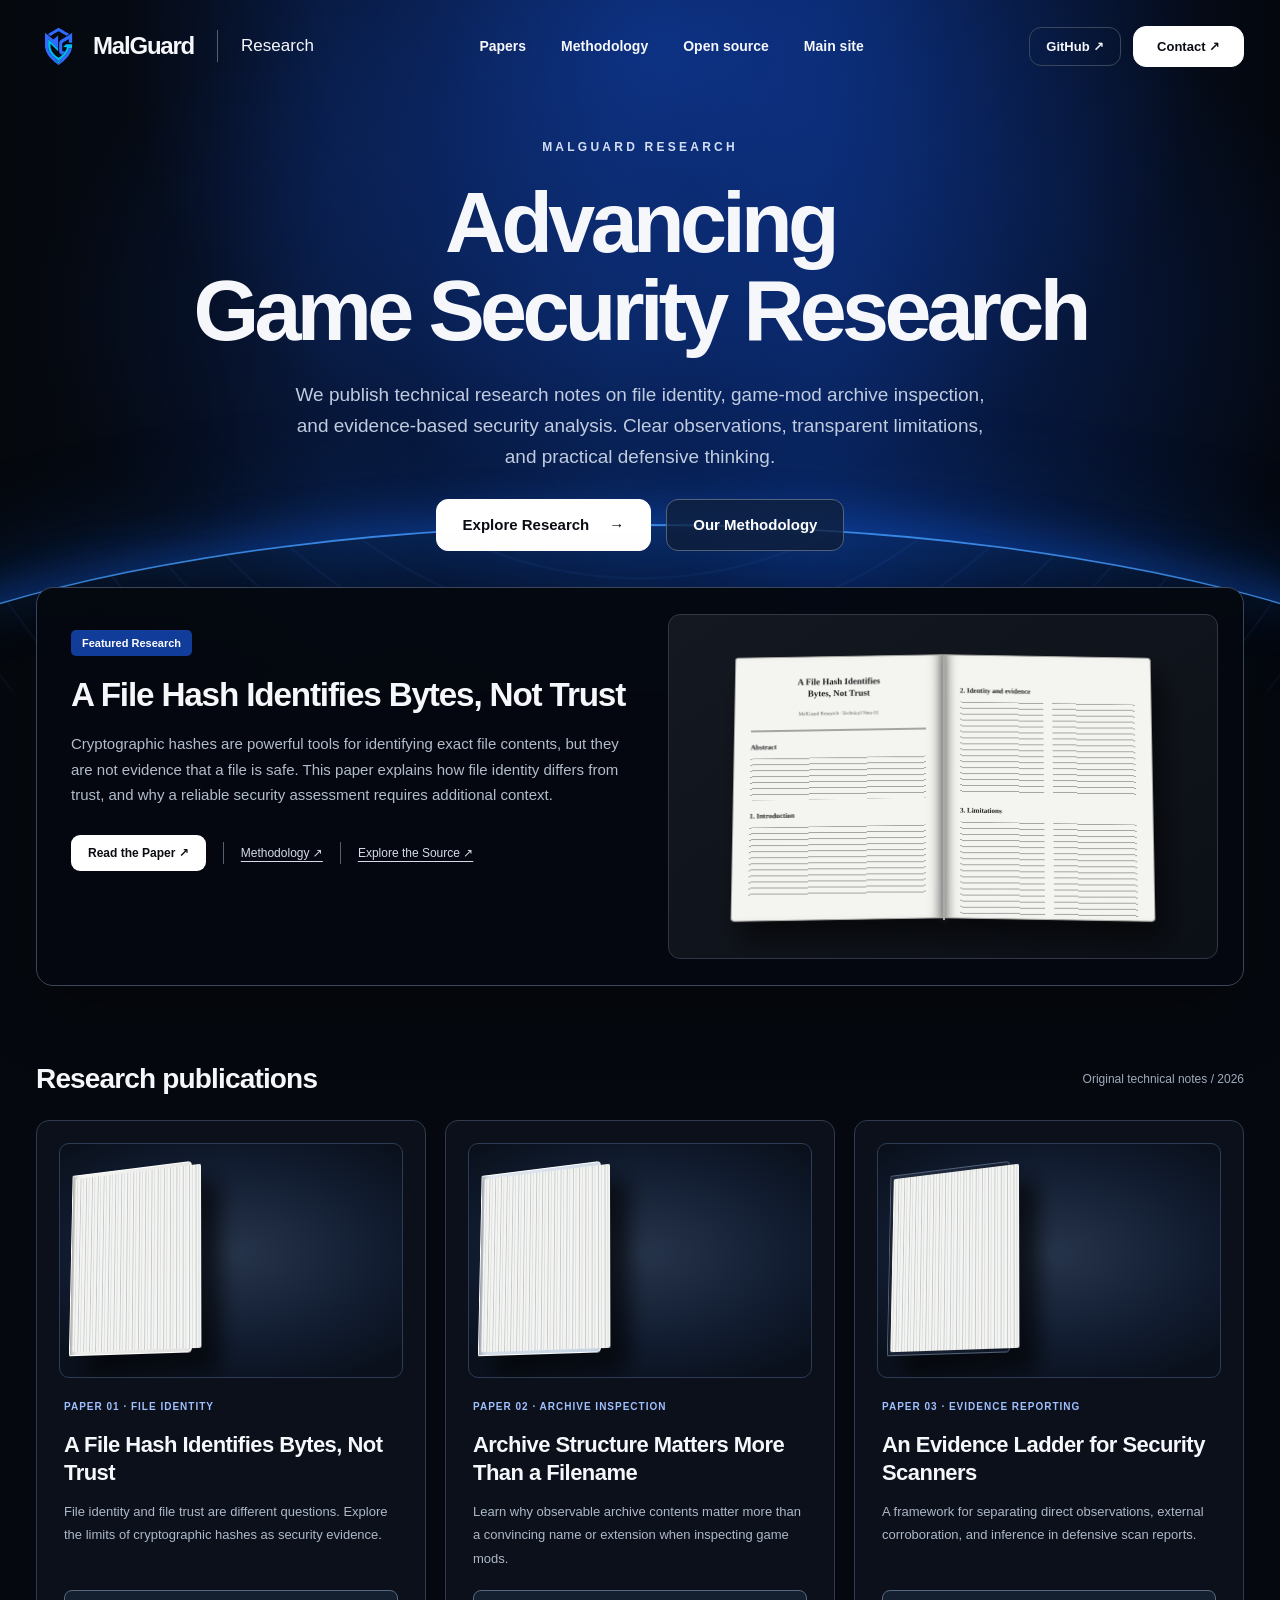
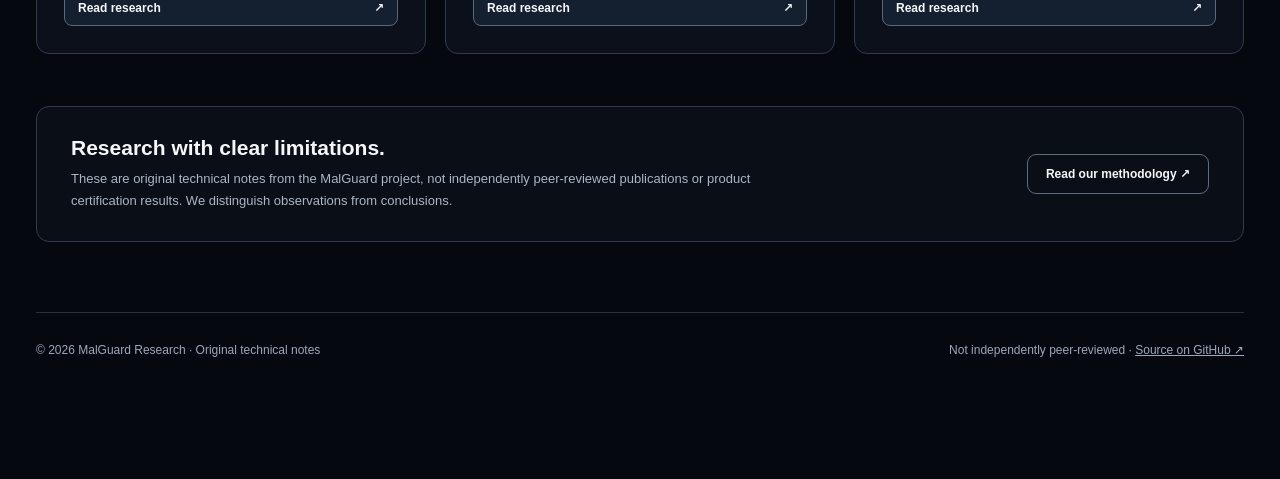
==== commit ce209214: "Bust homepage stylesheet cache for new research book display" ====
--- a/index.html
+++ b/index.html
@@ -8,7 +8,7 @@
 <title>MalGuard Research | Advancing Game Security Research</title>
 <link rel="canonical" href="https://research.malguard.site/">
 <link rel="icon" href="/assets/malguard-logo.svg" type="image/svg+xml">
-<link rel="stylesheet" href="/assets/research-home-20261021.css">
+<link rel="stylesheet" href="/assets/research-home-20261021.css?v=books-2">
 </head>
 <body>
 <div class="hero-sky">
--- a/assets/research-home-20261021.css
+++ b/assets/research-home-20261021.css
@@ -28,3 +28,22 @@
 @media(max-width:760px){.home-wrap{width:min(100% - 36px,1360px)}.research-header{height:auto;min-height:80px;flex-wrap:wrap;padding:16px 0;gap:14px}.research-brand{font-size:20px}.research-brand img{width:38px;height:38px}.research-brand .brand-suffix{font-size:15px}.research-nav{order:3;width:100%;gap:18px;overflow-x:auto;padding-bottom:6px;font-size:12px}.nav-actions{margin-left:auto}.nav-contact{padding:9px 12px}.nav-source{display:none}.hero-sky{min-height:620px}.hero-content{padding:54px 0 130px}.hero-title{font-size:clamp(43px,9.4vw,67px)}.hero-lead{font-size:16px}.hero-sky::after{bottom:-440px}.content-region{margin-top:-70px}.featured{grid-template-columns:1fr;padding:22px;gap:22px}.featured-copy{padding:5px 0}.paper-stage{min-height:260px}.book{height:210px;max-width:330px}.papers-grid{grid-template-columns:1fr}.paper-card{min-height:0}.research-note{align-items:flex-start;flex-direction:column;padding:24px}.home-footer{flex-direction:column}.section-head{margin-top:52px}}
 @media(max-width:420px){.research-brand{font-size:18px}.research-brand .brand-divider{margin:0 2px}.research-brand .brand-suffix{font-size:13px}.nav-contact{font-size:11px}.hero-title{font-size:42px}.hero-eyebrow{font-size:10px}.hero-actions .action{width:100%}.feature-links{gap:10px}.paper-stage{padding:15px}.book{height:190px}}
 @media(prefers-reduced-motion:reduce){*{scroll-behavior:auto!important}}
+
+
+/* Three-dimensional book displays: static CSS, no animation or motion. */
+.publication-visual{position:relative;display:grid;place-items:center;height:235px;margin:-5px -5px 23px;overflow:hidden;border:1px solid #2d3c56;border-radius:10px;background:radial-gradient(ellipse 70% 60% at 50% 47%,#26344b 0%,#111c30 64%,#0a111d 100%);perspective:900px}
+.publication-visual:hover{border-color:#8fa7d0}
+.publication-book{position:relative;display:block;width:139px;height:188px;transform:rotateY(-24deg) rotateX(8deg) rotateZ(-4deg);transform-style:preserve-3d;filter:drop-shadow(20px 20px 11px rgba(0,0,0,.65))}
+.publication-cover{position:absolute;inset:0;display:flex;flex-direction:column;align-items:flex-start;padding:19px 16px;background:linear-gradient(110deg,#f7f7f4,#e4e5e3 88%);color:#172034;border:1px solid #fff;border-radius:1px 4px 4px 1px;box-shadow:inset 9px 0 12px -12px #000;transform:translateZ(11px)}
+.publication-spine{position:absolute;top:0;left:0;width:24px;height:100%;background:linear-gradient(90deg,#aeb6bf,#e2e6e8);transform:rotateY(-90deg) translateZ(12px);transform-origin:left center}
+.publication-pages{position:absolute;inset:4px -10px 4px 4px;background:repeating-linear-gradient(90deg,#f4f4f1 0 2px,#c4c9cf 3px 3.5px);transform:translateZ(-2px);border-radius:2px}
+.publication-mark{font-size:7px;letter-spacing:.11em;font-weight:800;border-bottom:1px solid #697386;padding-bottom:10px;width:100%}
+.publication-book-title{font-family:Georgia,serif;font-size:20px;line-height:1.05;letter-spacing:-.05em;font-weight:700;margin-top:22px}
+.publication-book-subtitle{font-family:Georgia,serif;font-size:10px;line-height:1.3;margin-top:9px;color:#4a5361}
+.publication-book-footer{margin-top:auto;font-size:6.5px;line-height:1.6;letter-spacing:.1em;font-weight:800}
+.book-two .publication-cover{background:linear-gradient(120deg,#e4e9f2,#c6d3e3);color:#122642}.book-three .publication-cover{background:linear-gradient(120deg,#252f43,#101827);color:#fff;border-color:#52627a}.book-three .publication-book-subtitle{color:#cbd6e6}.book-three .publication-mark{border-color:#9eaabd}
+@media(max-width:760px){.publication-visual{height:225px}.publication-book{width:137px;height:185px}}
+
+.paper-card a.publication-visual{display:grid;place-items:center;align-self:stretch;margin:-5px -5px 23px;padding:0;min-height:235px;height:235px;font-size:inherit;font-weight:400;border:1px solid #2d3c56;border-radius:10px;background:radial-gradient(ellipse 70% 60% at 50% 47%,#26344b 0%,#111c30 64%,#0a111d 100%)}
+.paper-card a.publication-visual:hover{background:radial-gradient(ellipse 70% 60% at 50% 47%,#26344b 0%,#111c30 64%,#0a111d 100%);border-color:#8fa7d0}
+@media(max-width:760px){.paper-card a.publication-visual{height:225px;min-height:225px}}
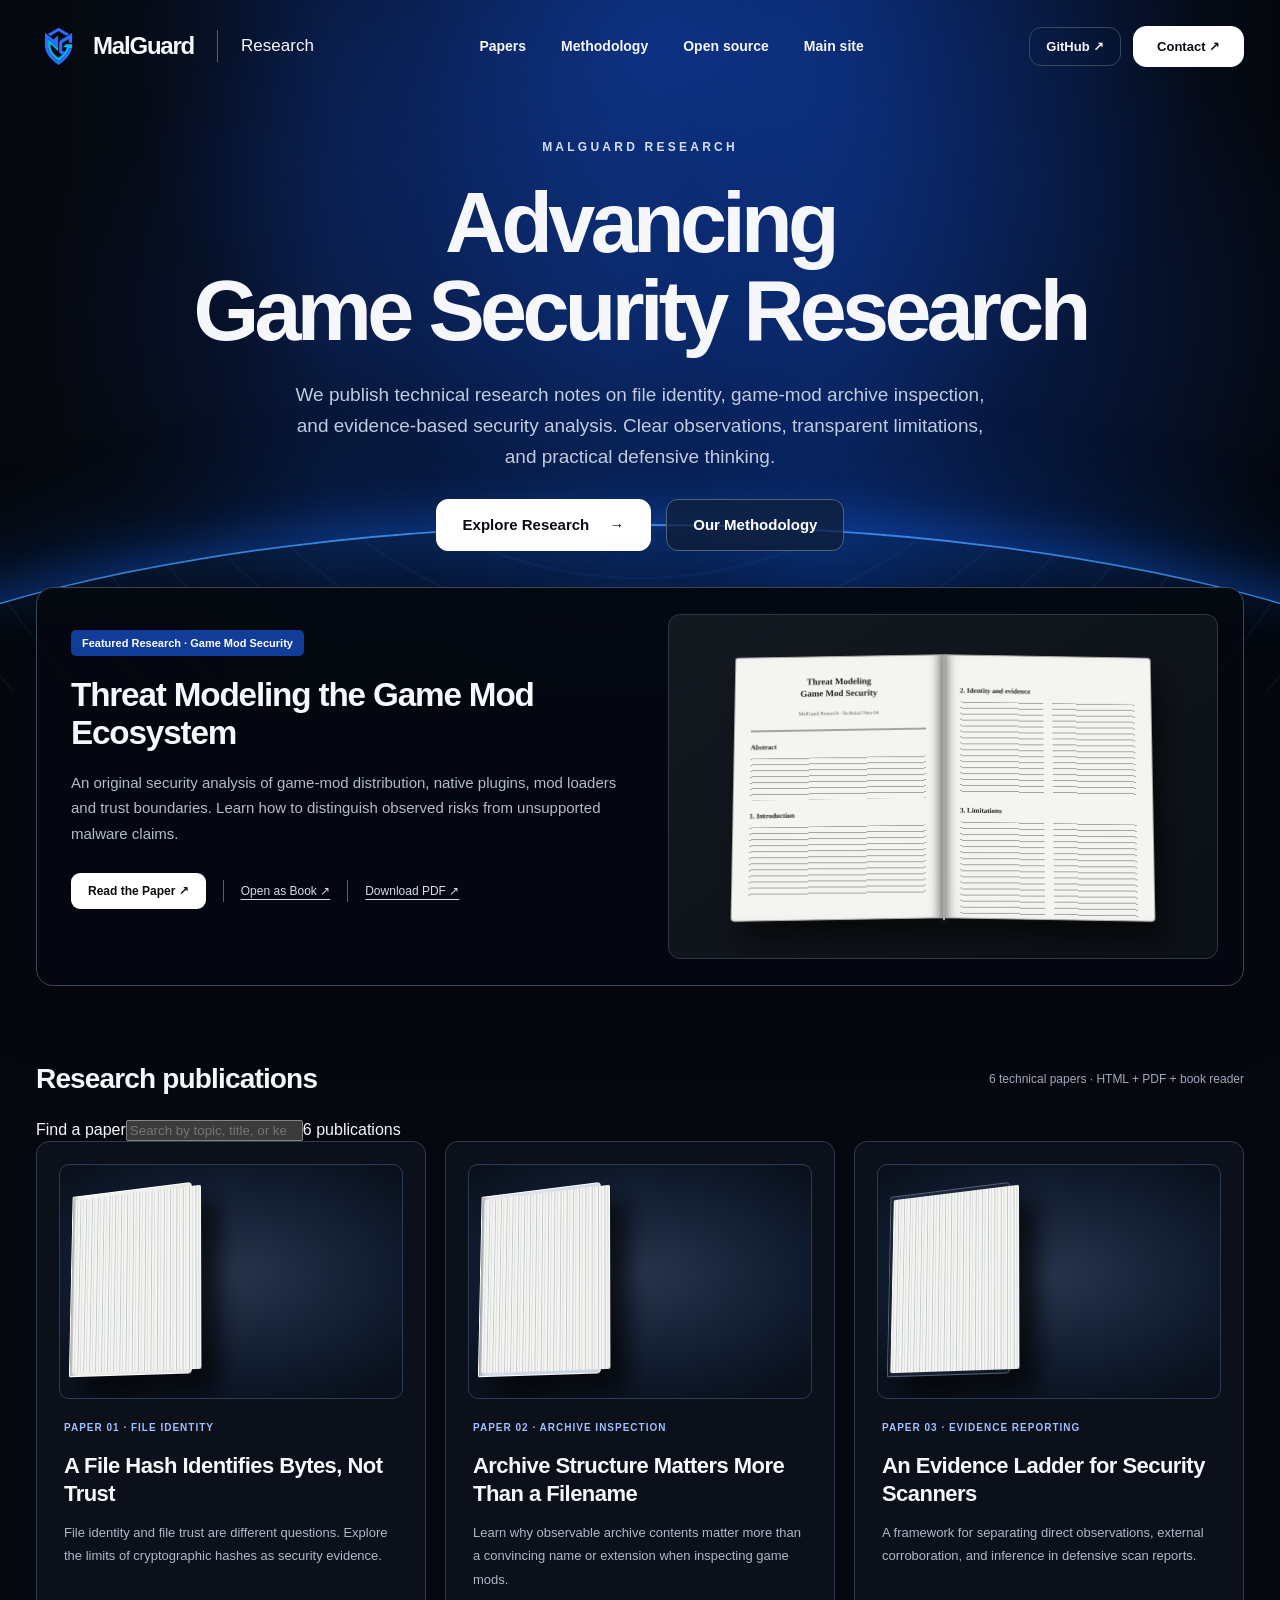
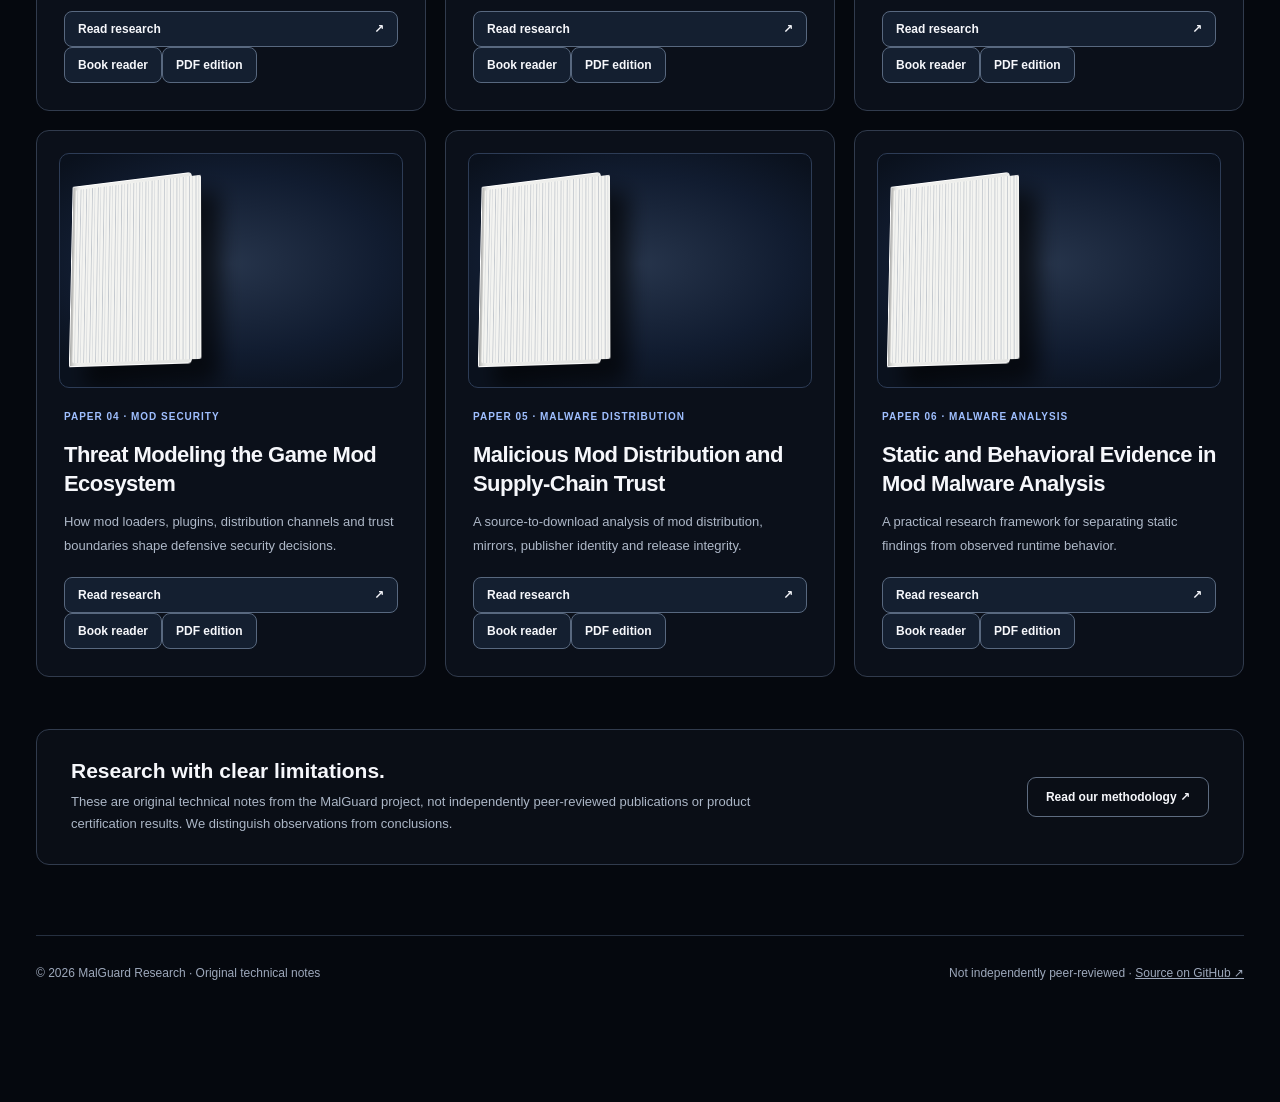
==== commit f472c093: "Launch six-paper research library with book reader, PDF editions and featured mod security" ====
--- a/index.html
+++ b/index.html
@@ -8,7 +8,7 @@
 <title>MalGuard Research | Advancing Game Security Research</title>
 <link rel="canonical" href="https://research.malguard.site/">
 <link rel="icon" href="/assets/malguard-logo.svg" type="image/svg+xml">
-<link rel="stylesheet" href="/assets/research-home-20261021.css?v=books-2">
+<link rel="stylesheet" href="/assets/research-home-20261021.css?v=research6-20261022">
 </head>
 <body>
 <div class="hero-sky">
@@ -37,35 +37,39 @@
   <div class="home-wrap">
     <section class="featured" aria-labelledby="featured-title">
       <div class="featured-copy">
-        <span class="label-blue">Featured Research</span>
-        <h2 id="featured-title">A File Hash Identifies Bytes, Not Trust</h2>
-        <p>Cryptographic hashes are powerful tools for identifying exact file contents, but they are not evidence that a file is safe. This paper explains how file identity differs from trust, and why a reliable security assessment requires additional context.</p>
+        <span class="label-blue">Featured Research · Game Mod Security</span>
+        <h2 id="featured-title">Threat Modeling the Game Mod Ecosystem</h2>
+        <p>An original security analysis of game-mod distribution, native plugins, mod loaders and trust boundaries. Learn how to distinguish observed risks from unsupported malware claims.</p>
         <div class="feature-links">
-          <a href="/papers/hash-identity-vs-trust.html">Read the Paper ↗</a>
+          <a href="/papers/game-mod-threat-model.html">Read the Paper ↗</a>
           <span class="link-separator" aria-hidden="true"></span>
-          <a href="/methodology.html">Methodology ↗</a>
+          <a href="/reader.html?paper=game-mod-threat-model">Open as Book ↗</a>
           <span class="link-separator" aria-hidden="true"></span>
-          <a href="https://github.com/MalGuard/malguard-research">Explore the Source ↗</a>
+          <a href="/pdfs/game-mod-threat-model.pdf">Download PDF ↗</a>
         </div>
       </div>
       <div class="paper-stage" role="img" aria-label="Stylized preview of an open research publication">
         <div class="book" aria-hidden="true">
-          <div class="book-page left"><span class="paper-title">A File Hash Identifies<br>Bytes, Not Trust</span><span class="paper-sub">MalGuard Research · Technical Note 01</span><span class="paper-rule"></span><span class="paper-heading">Abstract</span><span class="paper-lines short"></span><span class="paper-heading">1. Introduction</span><span class="paper-lines"></span></div>
+          <div class="book-page left"><span class="paper-title">Threat Modeling<br>Game Mod Security</span><span class="paper-sub">MalGuard Research · Technical Note 04</span><span class="paper-rule"></span><span class="paper-heading">Abstract</span><span class="paper-lines short"></span><span class="paper-heading">1. Introduction</span><span class="paper-lines"></span></div>
           <div class="book-page right"><span class="paper-heading">2. Identity and evidence</span><span class="paper-columns"><span class="paper-lines"></span><span class="paper-lines"></span></span><span class="paper-heading">3. Limitations</span><span class="paper-columns"><span class="paper-lines"></span><span class="paper-lines"></span></span></div>
         </div>
       </div>
     </section>
     <section id="papers" aria-labelledby="papers-title">
-      <div class="section-head"><h2 id="papers-title">Research publications</h2><span>Original technical notes / 2026</span></div>
+      <div class="section-head"><h2 id="papers-title">Research publications</h2><span>6 technical papers · HTML + PDF + book reader</span></div><div class="paper-tools"><label for="paper-search">Find a paper</label><input id="paper-search" type="search" placeholder="Search by topic, title, or keyword" autocomplete="off"><span id="paper-count" aria-live="polite">6 publications</span></div>
       <div class="papers-grid">
-        <article class="paper-card"><a class="publication-visual book-one" href="/papers/hash-identity-vs-trust.html" aria-label="Open File Identity research paper"><span class="publication-book" aria-hidden="true"><span class="publication-spine"></span><span class="publication-cover"><span class="publication-mark">MALGUARD / RESEARCH</span><span class="publication-book-title">File Identity</span><span class="publication-book-subtitle">Bytes are not trust</span><span class="publication-book-footer">TECHNICAL NOTE 01<br>2026</span></span><span class="publication-pages"></span></span></a><small>PAPER 01 · FILE IDENTITY</small><h3>A File Hash Identifies Bytes, Not Trust</h3><p>File identity and file trust are different questions. Explore the limits of cryptographic hashes as security evidence.</p><a href="/papers/hash-identity-vs-trust.html">Read research <span aria-hidden="true">↗</span></a></article>
-        <article class="paper-card"><a class="publication-visual book-two" href="/papers/zip-structure-vs-filename.html" aria-label="Open Archive Inspection research paper"><span class="publication-book" aria-hidden="true"><span class="publication-spine"></span><span class="publication-cover"><span class="publication-mark">MALGUARD / RESEARCH</span><span class="publication-book-title">Archive Inspection</span><span class="publication-book-subtitle">Beyond filenames</span><span class="publication-book-footer">TECHNICAL NOTE 02<br>2026</span></span><span class="publication-pages"></span></span></a><small>PAPER 02 · ARCHIVE INSPECTION</small><h3>Archive Structure Matters More Than a Filename</h3><p>Learn why observable archive contents matter more than a convincing name or extension when inspecting game mods.</p><a href="/papers/zip-structure-vs-filename.html">Read research <span aria-hidden="true">↗</span></a></article>
-        <article class="paper-card"><a class="publication-visual book-three" href="/papers/evidence-ladder-for-scanners.html" aria-label="Open Evidence Ladder research paper"><span class="publication-book" aria-hidden="true"><span class="publication-spine"></span><span class="publication-cover"><span class="publication-mark">MALGUARD / RESEARCH</span><span class="publication-book-title">Evidence Ladder</span><span class="publication-book-subtitle">Report with context</span><span class="publication-book-footer">TECHNICAL NOTE 03<br>2026</span></span><span class="publication-pages"></span></span></a><small>PAPER 03 · EVIDENCE REPORTING</small><h3>An Evidence Ladder for Security Scanners</h3><p>A framework for separating direct observations, external corroboration, and inference in defensive scan reports.</p><a href="/papers/evidence-ladder-for-scanners.html">Read research <span aria-hidden="true">↗</span></a></article>
+        <article class="paper-card"><a class="publication-visual book-one" href="/papers/hash-identity-vs-trust.html" aria-label="Open File Identity research paper"><span class="publication-book" aria-hidden="true"><span class="publication-spine"></span><span class="publication-cover"><span class="publication-mark">MALGUARD / RESEARCH</span><span class="publication-book-title">File Identity</span><span class="publication-book-subtitle">Bytes are not trust</span><span class="publication-book-footer">TECHNICAL NOTE 01<br>2026</span></span><span class="publication-pages"></span></span></a><small>PAPER 01 · FILE IDENTITY</small><h3>A File Hash Identifies Bytes, Not Trust</h3><p>File identity and file trust are different questions. Explore the limits of cryptographic hashes as security evidence.</p><a href="/papers/hash-identity-vs-trust.html">Read research <span aria-hidden="true">↗</span></a><div class="paper-formats"><a href="/reader.html?paper=hash-identity-vs-trust">Book reader</a><a href="/pdfs/hash-identity-vs-trust.pdf">PDF edition</a></div></article>
+        <article class="paper-card"><a class="publication-visual book-two" href="/papers/zip-structure-vs-filename.html" aria-label="Open Archive Inspection research paper"><span class="publication-book" aria-hidden="true"><span class="publication-spine"></span><span class="publication-cover"><span class="publication-mark">MALGUARD / RESEARCH</span><span class="publication-book-title">Archive Inspection</span><span class="publication-book-subtitle">Beyond filenames</span><span class="publication-book-footer">TECHNICAL NOTE 02<br>2026</span></span><span class="publication-pages"></span></span></a><small>PAPER 02 · ARCHIVE INSPECTION</small><h3>Archive Structure Matters More Than a Filename</h3><p>Learn why observable archive contents matter more than a convincing name or extension when inspecting game mods.</p><a href="/papers/zip-structure-vs-filename.html">Read research <span aria-hidden="true">↗</span></a><div class="paper-formats"><a href="/reader.html?paper=zip-structure-vs-filename">Book reader</a><a href="/pdfs/zip-structure-vs-filename.pdf">PDF edition</a></div></article>
+        <article class="paper-card"><a class="publication-visual book-three" href="/papers/evidence-ladder-for-scanners.html" aria-label="Open Evidence Ladder research paper"><span class="publication-book" aria-hidden="true"><span class="publication-spine"></span><span class="publication-cover"><span class="publication-mark">MALGUARD / RESEARCH</span><span class="publication-book-title">Evidence Ladder</span><span class="publication-book-subtitle">Report with context</span><span class="publication-book-footer">TECHNICAL NOTE 03<br>2026</span></span><span class="publication-pages"></span></span></a><small>PAPER 03 · EVIDENCE REPORTING</small><h3>An Evidence Ladder for Security Scanners</h3><p>A framework for separating direct observations, external corroboration, and inference in defensive scan reports.</p><a href="/papers/evidence-ladder-for-scanners.html">Read research <span aria-hidden="true">↗</span></a><div class="paper-formats"><a href="/reader.html?paper=evidence-ladder-for-scanners">Book reader</a><a href="/pdfs/evidence-ladder-for-scanners.pdf">PDF edition</a></div></article>
+        <article class="paper-card" data-category="mod security"><a class="publication-visual book-four" href="/reader.html?paper=game-mod-threat-model" aria-label="Read Threat Modeling the Game Mod Ecosystem as a book"><span class="publication-book" aria-hidden="true"><span class="publication-spine"></span><span class="publication-cover"><span class="publication-mark">MALGUARD / RESEARCH</span><span class="publication-book-title">Mod Threat Model</span><span class="publication-book-subtitle">Loaders & boundaries</span><span class="publication-book-footer">TECHNICAL NOTE 04<br>2026</span></span><span class="publication-pages"></span></span></a><small>PAPER 04 · MOD SECURITY</small><h3>Threat Modeling the Game Mod Ecosystem</h3><p>How mod loaders, plugins, distribution channels and trust boundaries shape defensive security decisions.</p><a href="/papers/game-mod-threat-model.html">Read research <span aria-hidden="true">↗</span></a><div class="paper-formats"><a href="/reader.html?paper=game-mod-threat-model">Book reader</a><a href="/pdfs/game-mod-threat-model.pdf">PDF edition</a></div></article>
+<article class="paper-card" data-category="malware distribution"><a class="publication-visual book-five" href="/reader.html?paper=malicious-mod-distribution" aria-label="Read Malicious Mod Distribution and Supply-Chain Trust as a book"><span class="publication-book" aria-hidden="true"><span class="publication-spine"></span><span class="publication-cover"><span class="publication-mark">MALGUARD / RESEARCH</span><span class="publication-book-title">Supply-Chain Trust</span><span class="publication-book-subtitle">Distribution & provenance</span><span class="publication-book-footer">TECHNICAL NOTE 05<br>2026</span></span><span class="publication-pages"></span></span></a><small>PAPER 05 · MALWARE DISTRIBUTION</small><h3>Malicious Mod Distribution and Supply-Chain Trust</h3><p>A source-to-download analysis of mod distribution, mirrors, publisher identity and release integrity.</p><a href="/papers/malicious-mod-distribution.html">Read research <span aria-hidden="true">↗</span></a><div class="paper-formats"><a href="/reader.html?paper=malicious-mod-distribution">Book reader</a><a href="/pdfs/malicious-mod-distribution.pdf">PDF edition</a></div></article>
+<article class="paper-card" data-category="malware analysis"><a class="publication-visual book-six" href="/reader.html?paper=static-vs-behavioral-analysis" aria-label="Read Static and Behavioral Evidence in Mod Malware Analysis as a book"><span class="publication-book" aria-hidden="true"><span class="publication-spine"></span><span class="publication-cover"><span class="publication-mark">MALGUARD / RESEARCH</span><span class="publication-book-title">Malware Evidence</span><span class="publication-book-subtitle">Static & behavior</span><span class="publication-book-footer">TECHNICAL NOTE 06<br>2026</span></span><span class="publication-pages"></span></span></a><small>PAPER 06 · MALWARE ANALYSIS</small><h3>Static and Behavioral Evidence in Mod Malware Analysis</h3><p>A practical research framework for separating static findings from observed runtime behavior.</p><a href="/papers/static-vs-behavioral-analysis.html">Read research <span aria-hidden="true">↗</span></a><div class="paper-formats"><a href="/reader.html?paper=static-vs-behavioral-analysis">Book reader</a><a href="/pdfs/static-vs-behavioral-analysis.pdf">PDF edition</a></div></article>
       </div>
     </section>
     <aside class="research-note" aria-label="Research publication disclosure"><div><h2>Research with clear limitations.</h2><p>These are original technical notes from the MalGuard project, not independently peer-reviewed publications or product certification results. We distinguish observations from conclusions.</p></div><a href="/methodology.html">Read our methodology ↗</a></aside>
     <footer class="home-footer"><span>© 2026 MalGuard Research · Original technical notes</span><span>Not independently peer-reviewed · <a href="https://github.com/MalGuard/malguard-research">Source on GitHub ↗</a></span></footer>
   </div>
 </div>
+<script src="/assets/research-index.js" defer></script>
 </body>
 </html>
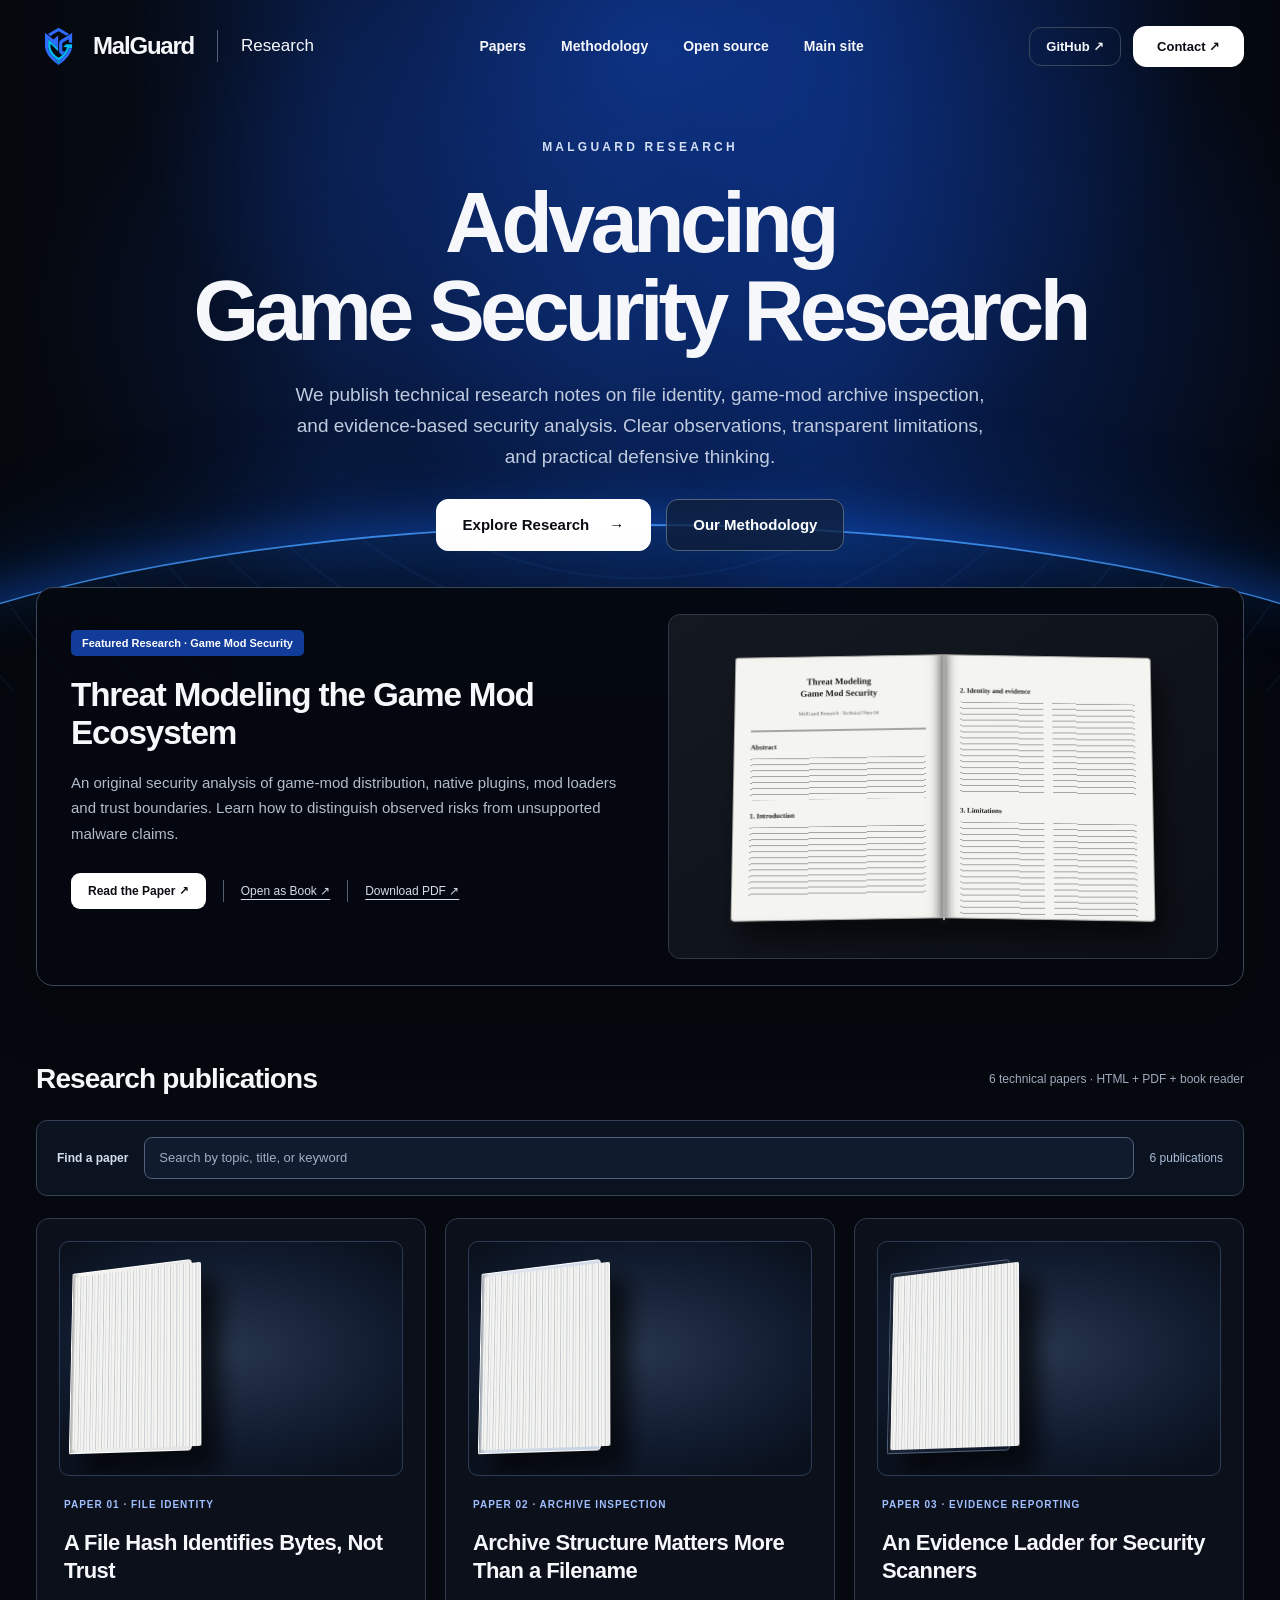
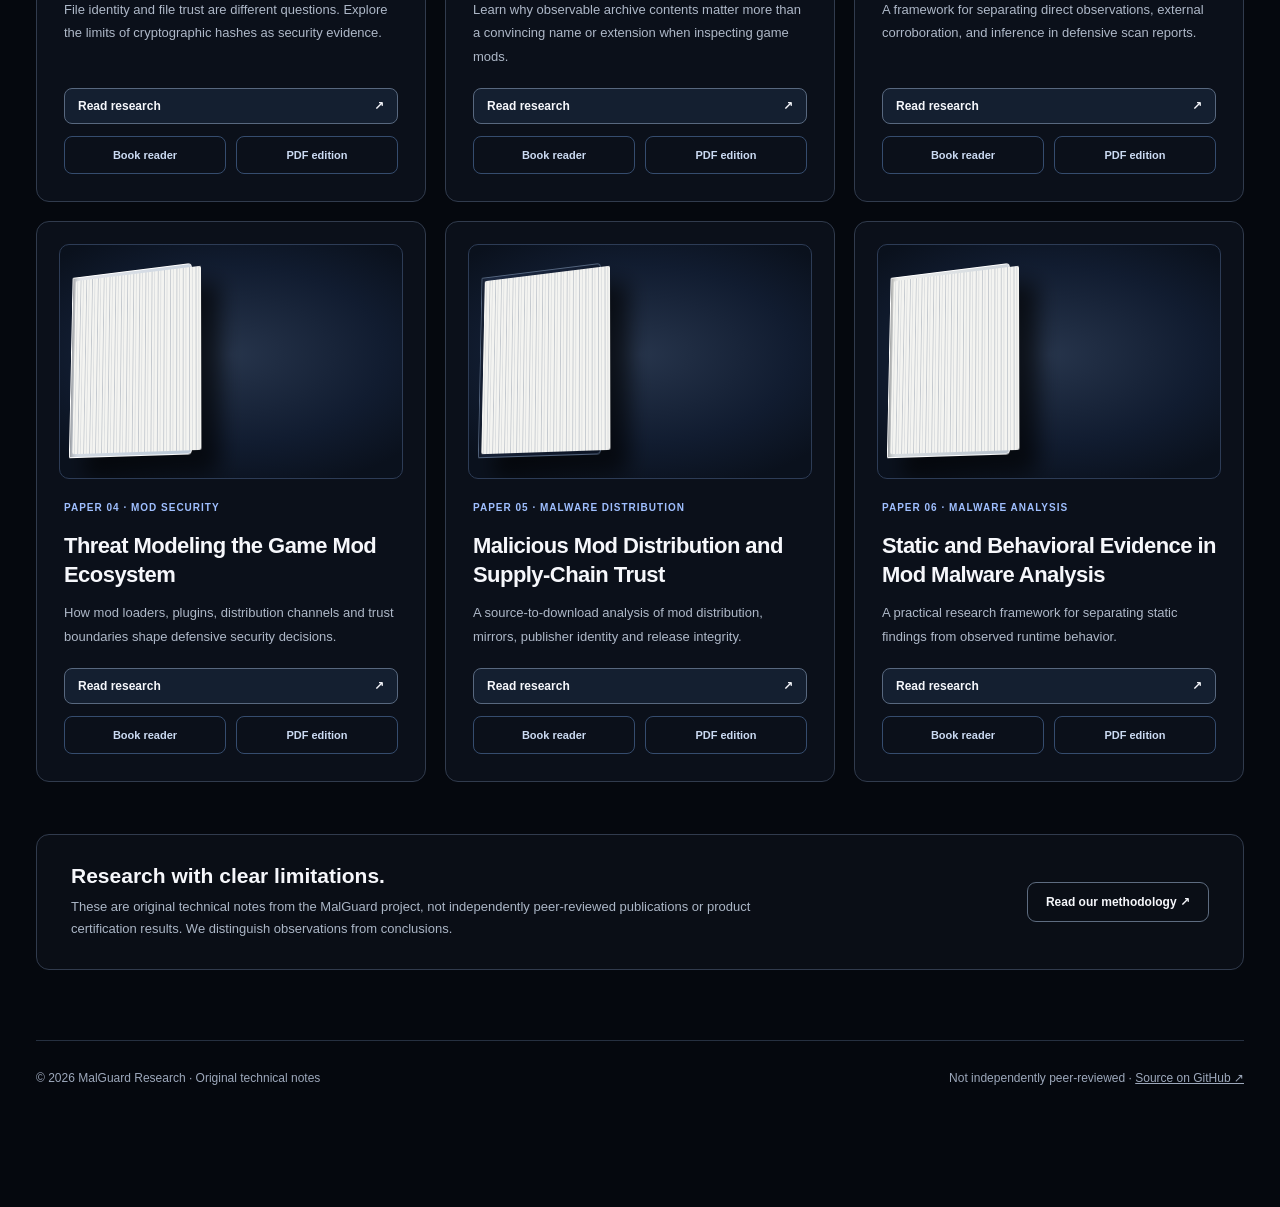
==== commit f2cbdfd7: "Open interactive 3D book reader when clicking every research book cover" ====
--- a/index.html
+++ b/index.html
@@ -58,9 +58,9 @@
     <section id="papers" aria-labelledby="papers-title">
       <div class="section-head"><h2 id="papers-title">Research publications</h2><span>6 technical papers · HTML + PDF + book reader</span></div><div class="paper-tools"><label for="paper-search">Find a paper</label><input id="paper-search" type="search" placeholder="Search by topic, title, or keyword" autocomplete="off"><span id="paper-count" aria-live="polite">6 publications</span></div>
       <div class="papers-grid">
-        <article class="paper-card"><a class="publication-visual book-one" href="/papers/hash-identity-vs-trust.html" aria-label="Open File Identity research paper"><span class="publication-book" aria-hidden="true"><span class="publication-spine"></span><span class="publication-cover"><span class="publication-mark">MALGUARD / RESEARCH</span><span class="publication-book-title">File Identity</span><span class="publication-book-subtitle">Bytes are not trust</span><span class="publication-book-footer">TECHNICAL NOTE 01<br>2026</span></span><span class="publication-pages"></span></span></a><small>PAPER 01 · FILE IDENTITY</small><h3>A File Hash Identifies Bytes, Not Trust</h3><p>File identity and file trust are different questions. Explore the limits of cryptographic hashes as security evidence.</p><a href="/papers/hash-identity-vs-trust.html">Read research <span aria-hidden="true">↗</span></a><div class="paper-formats"><a href="/reader.html?paper=hash-identity-vs-trust">Book reader</a><a href="/pdfs/hash-identity-vs-trust.pdf">PDF edition</a></div></article>
-        <article class="paper-card"><a class="publication-visual book-two" href="/papers/zip-structure-vs-filename.html" aria-label="Open Archive Inspection research paper"><span class="publication-book" aria-hidden="true"><span class="publication-spine"></span><span class="publication-cover"><span class="publication-mark">MALGUARD / RESEARCH</span><span class="publication-book-title">Archive Inspection</span><span class="publication-book-subtitle">Beyond filenames</span><span class="publication-book-footer">TECHNICAL NOTE 02<br>2026</span></span><span class="publication-pages"></span></span></a><small>PAPER 02 · ARCHIVE INSPECTION</small><h3>Archive Structure Matters More Than a Filename</h3><p>Learn why observable archive contents matter more than a convincing name or extension when inspecting game mods.</p><a href="/papers/zip-structure-vs-filename.html">Read research <span aria-hidden="true">↗</span></a><div class="paper-formats"><a href="/reader.html?paper=zip-structure-vs-filename">Book reader</a><a href="/pdfs/zip-structure-vs-filename.pdf">PDF edition</a></div></article>
-        <article class="paper-card"><a class="publication-visual book-three" href="/papers/evidence-ladder-for-scanners.html" aria-label="Open Evidence Ladder research paper"><span class="publication-book" aria-hidden="true"><span class="publication-spine"></span><span class="publication-cover"><span class="publication-mark">MALGUARD / RESEARCH</span><span class="publication-book-title">Evidence Ladder</span><span class="publication-book-subtitle">Report with context</span><span class="publication-book-footer">TECHNICAL NOTE 03<br>2026</span></span><span class="publication-pages"></span></span></a><small>PAPER 03 · EVIDENCE REPORTING</small><h3>An Evidence Ladder for Security Scanners</h3><p>A framework for separating direct observations, external corroboration, and inference in defensive scan reports.</p><a href="/papers/evidence-ladder-for-scanners.html">Read research <span aria-hidden="true">↗</span></a><div class="paper-formats"><a href="/reader.html?paper=evidence-ladder-for-scanners">Book reader</a><a href="/pdfs/evidence-ladder-for-scanners.pdf">PDF edition</a></div></article>
+        <article class="paper-card"><a class="publication-visual book-one" href="/reader.html?paper=hash-identity-vs-trust" aria-label="Open File Identity research paper"><span class="publication-book" aria-hidden="true"><span class="publication-spine"></span><span class="publication-cover"><span class="publication-mark">MALGUARD / RESEARCH</span><span class="publication-book-title">File Identity</span><span class="publication-book-subtitle">Bytes are not trust</span><span class="publication-book-footer">TECHNICAL NOTE 01<br>2026</span></span><span class="publication-pages"></span></span></a><small>PAPER 01 · FILE IDENTITY</small><h3>A File Hash Identifies Bytes, Not Trust</h3><p>File identity and file trust are different questions. Explore the limits of cryptographic hashes as security evidence.</p><a href="/papers/hash-identity-vs-trust.html">Read research <span aria-hidden="true">↗</span></a><div class="paper-formats"><a href="/reader.html?paper=hash-identity-vs-trust">Book reader</a><a href="/pdfs/hash-identity-vs-trust.pdf">PDF edition</a></div></article>
+        <article class="paper-card"><a class="publication-visual book-two" href="/reader.html?paper=zip-structure-vs-filename" aria-label="Open Archive Inspection research paper"><span class="publication-book" aria-hidden="true"><span class="publication-spine"></span><span class="publication-cover"><span class="publication-mark">MALGUARD / RESEARCH</span><span class="publication-book-title">Archive Inspection</span><span class="publication-book-subtitle">Beyond filenames</span><span class="publication-book-footer">TECHNICAL NOTE 02<br>2026</span></span><span class="publication-pages"></span></span></a><small>PAPER 02 · ARCHIVE INSPECTION</small><h3>Archive Structure Matters More Than a Filename</h3><p>Learn why observable archive contents matter more than a convincing name or extension when inspecting game mods.</p><a href="/papers/zip-structure-vs-filename.html">Read research <span aria-hidden="true">↗</span></a><div class="paper-formats"><a href="/reader.html?paper=zip-structure-vs-filename">Book reader</a><a href="/pdfs/zip-structure-vs-filename.pdf">PDF edition</a></div></article>
+        <article class="paper-card"><a class="publication-visual book-three" href="/reader.html?paper=evidence-ladder-for-scanners" aria-label="Open Evidence Ladder research paper"><span class="publication-book" aria-hidden="true"><span class="publication-spine"></span><span class="publication-cover"><span class="publication-mark">MALGUARD / RESEARCH</span><span class="publication-book-title">Evidence Ladder</span><span class="publication-book-subtitle">Report with context</span><span class="publication-book-footer">TECHNICAL NOTE 03<br>2026</span></span><span class="publication-pages"></span></span></a><small>PAPER 03 · EVIDENCE REPORTING</small><h3>An Evidence Ladder for Security Scanners</h3><p>A framework for separating direct observations, external corroboration, and inference in defensive scan reports.</p><a href="/papers/evidence-ladder-for-scanners.html">Read research <span aria-hidden="true">↗</span></a><div class="paper-formats"><a href="/reader.html?paper=evidence-ladder-for-scanners">Book reader</a><a href="/pdfs/evidence-ladder-for-scanners.pdf">PDF edition</a></div></article>
         <article class="paper-card" data-category="mod security"><a class="publication-visual book-four" href="/reader.html?paper=game-mod-threat-model" aria-label="Read Threat Modeling the Game Mod Ecosystem as a book"><span class="publication-book" aria-hidden="true"><span class="publication-spine"></span><span class="publication-cover"><span class="publication-mark">MALGUARD / RESEARCH</span><span class="publication-book-title">Mod Threat Model</span><span class="publication-book-subtitle">Loaders & boundaries</span><span class="publication-book-footer">TECHNICAL NOTE 04<br>2026</span></span><span class="publication-pages"></span></span></a><small>PAPER 04 · MOD SECURITY</small><h3>Threat Modeling the Game Mod Ecosystem</h3><p>How mod loaders, plugins, distribution channels and trust boundaries shape defensive security decisions.</p><a href="/papers/game-mod-threat-model.html">Read research <span aria-hidden="true">↗</span></a><div class="paper-formats"><a href="/reader.html?paper=game-mod-threat-model">Book reader</a><a href="/pdfs/game-mod-threat-model.pdf">PDF edition</a></div></article>
 <article class="paper-card" data-category="malware distribution"><a class="publication-visual book-five" href="/reader.html?paper=malicious-mod-distribution" aria-label="Read Malicious Mod Distribution and Supply-Chain Trust as a book"><span class="publication-book" aria-hidden="true"><span class="publication-spine"></span><span class="publication-cover"><span class="publication-mark">MALGUARD / RESEARCH</span><span class="publication-book-title">Supply-Chain Trust</span><span class="publication-book-subtitle">Distribution & provenance</span><span class="publication-book-footer">TECHNICAL NOTE 05<br>2026</span></span><span class="publication-pages"></span></span></a><small>PAPER 05 · MALWARE DISTRIBUTION</small><h3>Malicious Mod Distribution and Supply-Chain Trust</h3><p>A source-to-download analysis of mod distribution, mirrors, publisher identity and release integrity.</p><a href="/papers/malicious-mod-distribution.html">Read research <span aria-hidden="true">↗</span></a><div class="paper-formats"><a href="/reader.html?paper=malicious-mod-distribution">Book reader</a><a href="/pdfs/malicious-mod-distribution.pdf">PDF edition</a></div></article>
 <article class="paper-card" data-category="malware analysis"><a class="publication-visual book-six" href="/reader.html?paper=static-vs-behavioral-analysis" aria-label="Read Static and Behavioral Evidence in Mod Malware Analysis as a book"><span class="publication-book" aria-hidden="true"><span class="publication-spine"></span><span class="publication-cover"><span class="publication-mark">MALGUARD / RESEARCH</span><span class="publication-book-title">Malware Evidence</span><span class="publication-book-subtitle">Static & behavior</span><span class="publication-book-footer">TECHNICAL NOTE 06<br>2026</span></span><span class="publication-pages"></span></span></a><small>PAPER 06 · MALWARE ANALYSIS</small><h3>Static and Behavioral Evidence in Mod Malware Analysis</h3><p>A practical research framework for separating static findings from observed runtime behavior.</p><a href="/papers/static-vs-behavioral-analysis.html">Read research <span aria-hidden="true">↗</span></a><div class="paper-formats"><a href="/reader.html?paper=static-vs-behavioral-analysis">Book reader</a><a href="/pdfs/static-vs-behavioral-analysis.pdf">PDF edition</a></div></article>
--- a/assets/research-home-20261021.css
+++ b/assets/research-home-20261021.css
@@ -47,3 +47,19 @@
 .paper-card a.publication-visual{display:grid;place-items:center;align-self:stretch;margin:-5px -5px 23px;padding:0;min-height:235px;height:235px;font-size:inherit;font-weight:400;border:1px solid #2d3c56;border-radius:10px;background:radial-gradient(ellipse 70% 60% at 50% 47%,#26344b 0%,#111c30 64%,#0a111d 100%)}
 .paper-card a.publication-visual:hover{background:radial-gradient(ellipse 70% 60% at 50% 47%,#26344b 0%,#111c30 64%,#0a111d 100%);border-color:#8fa7d0}
 @media(max-width:760px){.paper-card a.publication-visual{height:225px;min-height:225px}}
+
+/* Research library index: useful filtering, format links, editorial depth */
+.paper-tools{display:flex;align-items:center;gap:16px;flex-wrap:wrap;margin:0 0 22px;padding:16px 20px;border:1px solid #344156;border-radius:11px;background:#0b1320}
+.paper-tools label{font-size:12px;color:#d4e0f2;font-weight:700;white-space:nowrap}
+.paper-tools input{flex:1;min-width:190px;min-height:42px;border:1px solid #51617b;border-radius:8px;background:#101b2d;color:#fff;font:500 13px Inter,Arial,sans-serif;padding:10px 14px}
+.paper-tools input::placeholder{color:#9eafc7}.paper-tools input:focus-visible{outline:2px solid #86aaff;outline-offset:2px}
+.paper-tools span{font-size:12px;color:#abbdd7}
+.paper-card[hidden]{display:none!important}
+.paper-card .paper-formats{display:flex;gap:10px;margin-top:12px}
+.paper-card .paper-formats a{flex:1;justify-content:center;margin-top:0;padding:9px 8px;min-height:38px;background:transparent;border-color:#354c6e;color:#cbdaf2;font-size:11px}
+.paper-card .paper-formats a:hover{background:#1c3050}
+.book-four .publication-cover{background:linear-gradient(115deg,#e6e8ec,#bbc9d8);color:#12243e}
+.book-five .publication-cover{background:linear-gradient(115deg,#1e2b44,#0d1525);color:#fff;border-color:#53647d}
+.book-five .publication-mark{border-color:#9eaabd}.book-five .publication-book-subtitle{color:#ccd5e3}
+.book-six .publication-cover{background:linear-gradient(115deg,#f1f2f0,#b9c3ce);color:#16213a}
+@media(max-width:760px){.paper-tools{align-items:stretch}.paper-tools label{width:100%}.paper-tools input{width:100%;flex:auto}.paper-tools span{width:100%}}
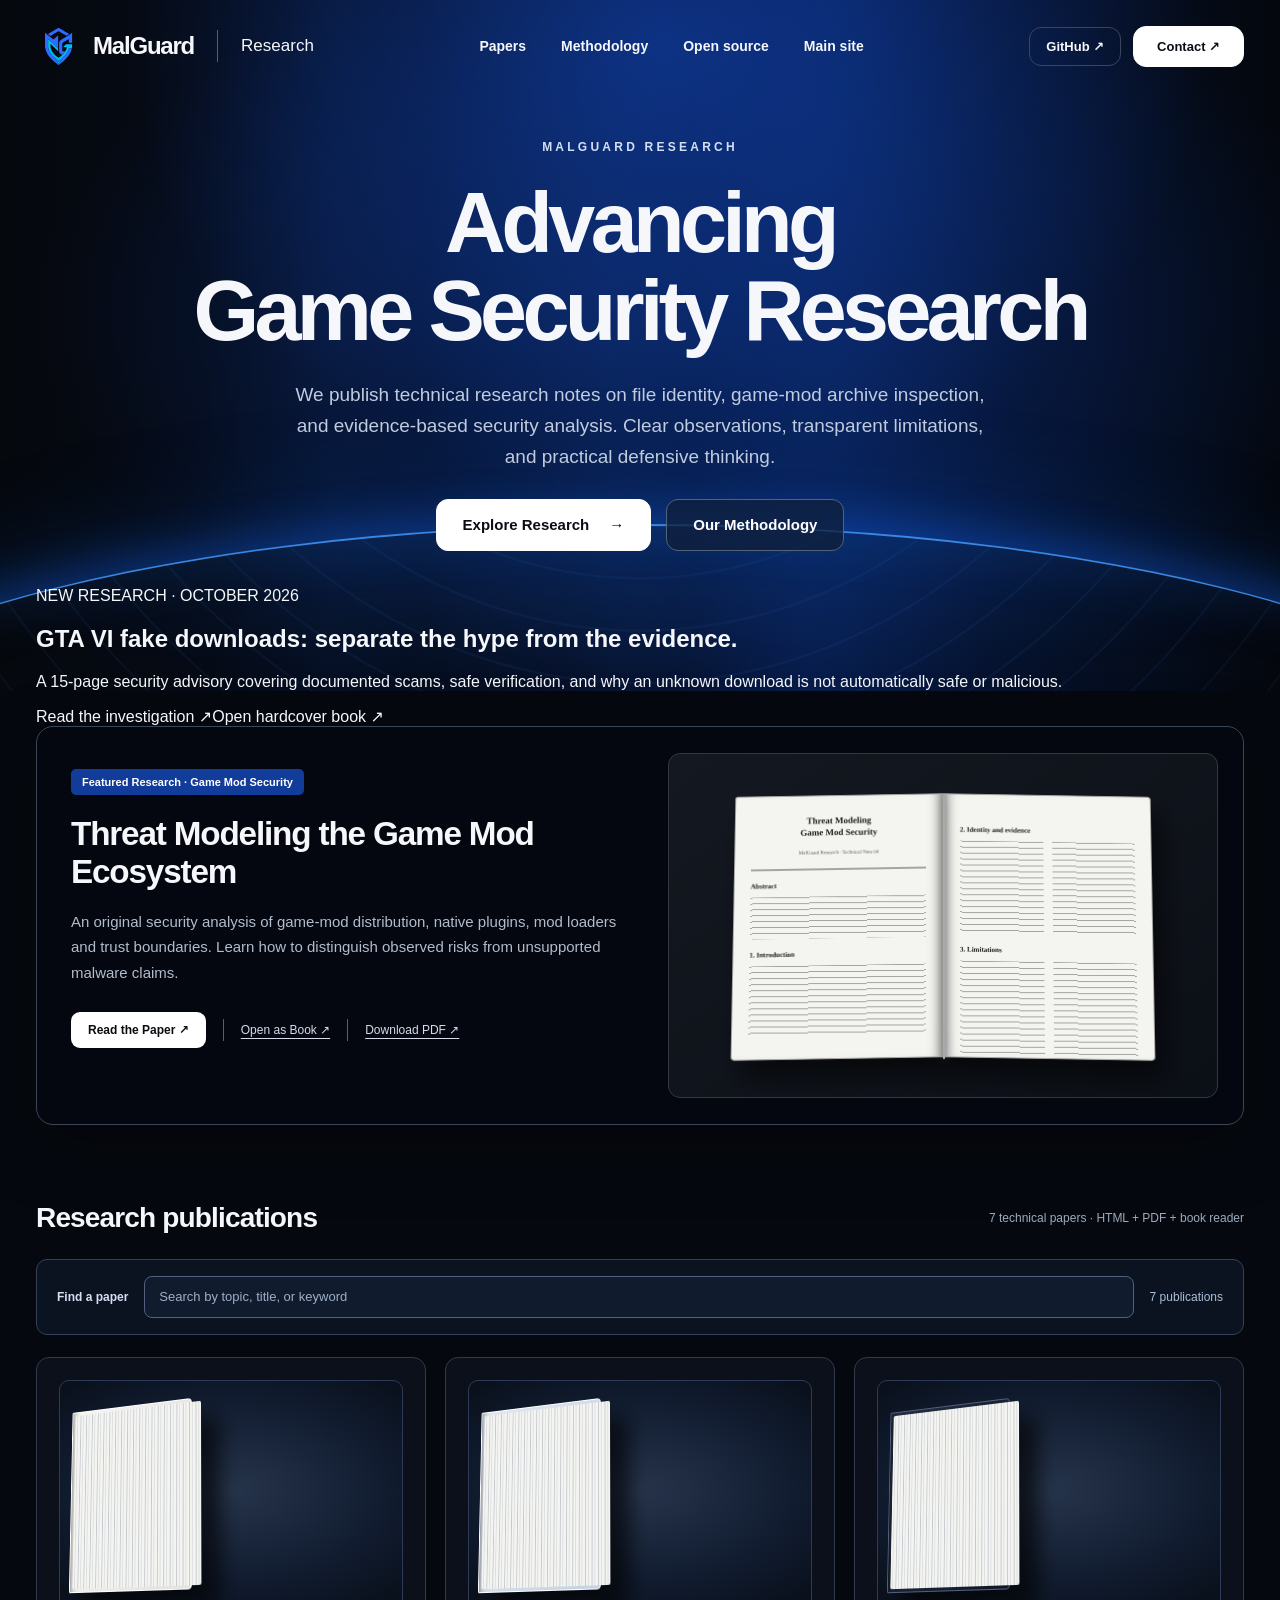
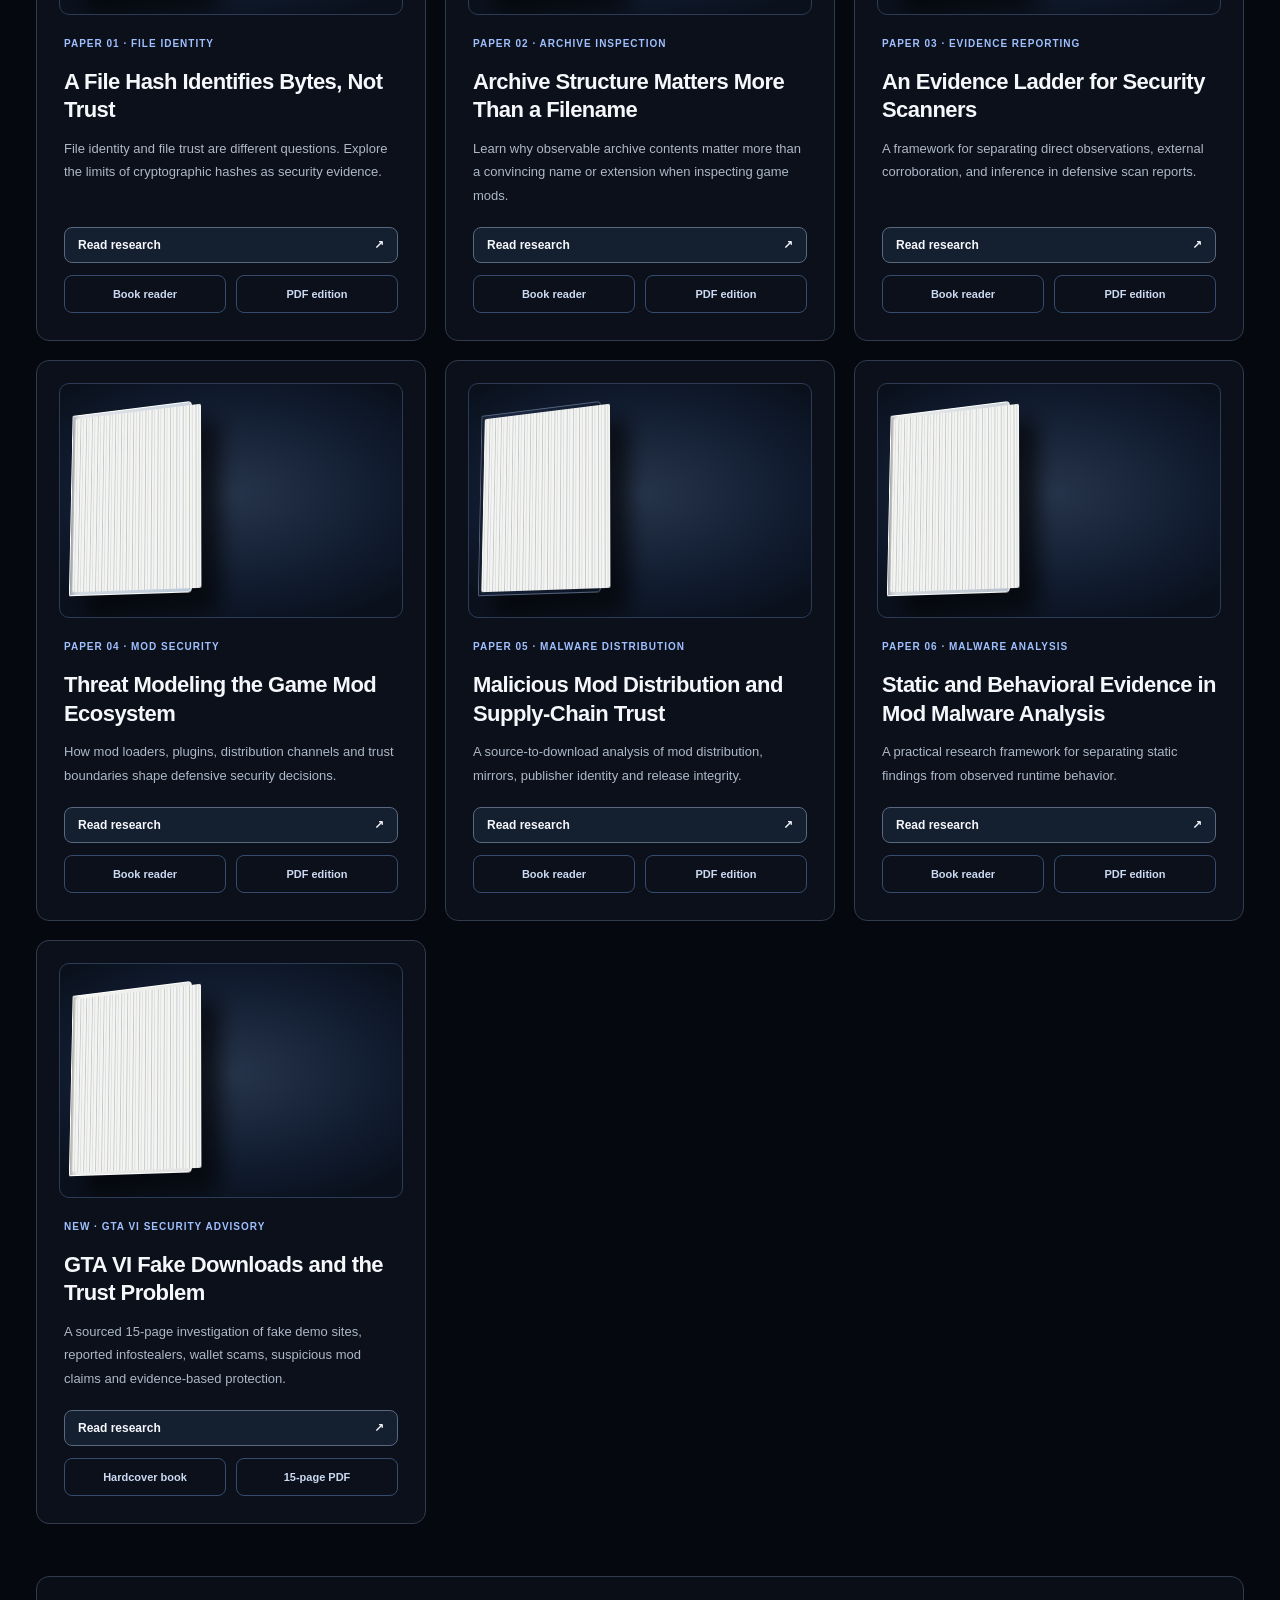
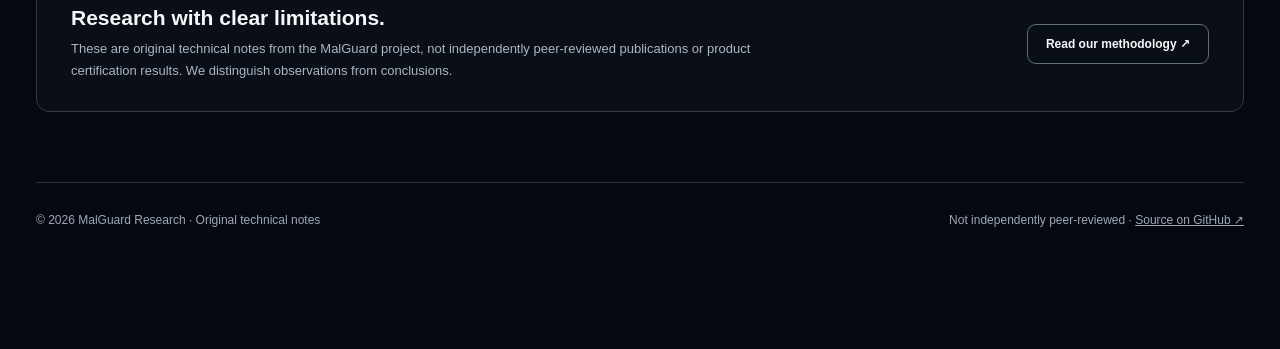
==== commit 5d196888: "Feature new GTA VI fake-download security advisory and seventh hardcover publication on research hom" ====
--- a/index.html
+++ b/index.html
@@ -8,7 +8,7 @@
 <title>MalGuard Research | Advancing Game Security Research</title>
 <link rel="canonical" href="https://research.malguard.site/">
 <link rel="icon" href="/assets/malguard-logo.svg" type="image/svg+xml">
-<link rel="stylesheet" href="/assets/research-home-20261021.css?v=research6-20261022">
+<link rel="stylesheet" href="/assets/research-home-20261021.css?v=research7-gta6-20261022">
 </head>
 <body>
 <div class="hero-sky">
@@ -35,6 +35,7 @@
 </div>
 <div class="content-region">
   <div class="home-wrap">
+    <aside class="gta6-alert" aria-label="New GTA VI security research"><div><span>NEW RESEARCH · OCTOBER 2026</span><h2>GTA VI fake downloads: separate the hype from the evidence.</h2><p>A 15-page security advisory covering documented scams, safe verification, and why an unknown download is not automatically safe or malicious.</p></div><div class="gta6-alert-actions"><a href="/papers/gta6-fake-downloads-trust.html">Read the investigation ↗</a><a href="/reader.html?paper=gta6-fake-downloads-trust">Open hardcover book ↗</a></div></aside>
     <section class="featured" aria-labelledby="featured-title">
       <div class="featured-copy">
         <span class="label-blue">Featured Research · Game Mod Security</span>
@@ -56,7 +57,7 @@
       </div>
     </section>
     <section id="papers" aria-labelledby="papers-title">
-      <div class="section-head"><h2 id="papers-title">Research publications</h2><span>6 technical papers · HTML + PDF + book reader</span></div><div class="paper-tools"><label for="paper-search">Find a paper</label><input id="paper-search" type="search" placeholder="Search by topic, title, or keyword" autocomplete="off"><span id="paper-count" aria-live="polite">6 publications</span></div>
+      <div class="section-head"><h2 id="papers-title">Research publications</h2><span>7 technical papers · HTML + PDF + book reader</span></div><div class="paper-tools"><label for="paper-search">Find a paper</label><input id="paper-search" type="search" placeholder="Search by topic, title, or keyword" autocomplete="off"><span id="paper-count" aria-live="polite">7 publications</span></div>
       <div class="papers-grid">
         <article class="paper-card"><a class="publication-visual book-one" href="/reader.html?paper=hash-identity-vs-trust" aria-label="Open File Identity research paper"><span class="publication-book" aria-hidden="true"><span class="publication-spine"></span><span class="publication-cover"><span class="publication-mark">MALGUARD / RESEARCH</span><span class="publication-book-title">File Identity</span><span class="publication-book-subtitle">Bytes are not trust</span><span class="publication-book-footer">TECHNICAL NOTE 01<br>2026</span></span><span class="publication-pages"></span></span></a><small>PAPER 01 · FILE IDENTITY</small><h3>A File Hash Identifies Bytes, Not Trust</h3><p>File identity and file trust are different questions. Explore the limits of cryptographic hashes as security evidence.</p><a href="/papers/hash-identity-vs-trust.html">Read research <span aria-hidden="true">↗</span></a><div class="paper-formats"><a href="/reader.html?paper=hash-identity-vs-trust">Book reader</a><a href="/pdfs/hash-identity-vs-trust.pdf">PDF edition</a></div></article>
         <article class="paper-card"><a class="publication-visual book-two" href="/reader.html?paper=zip-structure-vs-filename" aria-label="Open Archive Inspection research paper"><span class="publication-book" aria-hidden="true"><span class="publication-spine"></span><span class="publication-cover"><span class="publication-mark">MALGUARD / RESEARCH</span><span class="publication-book-title">Archive Inspection</span><span class="publication-book-subtitle">Beyond filenames</span><span class="publication-book-footer">TECHNICAL NOTE 02<br>2026</span></span><span class="publication-pages"></span></span></a><small>PAPER 02 · ARCHIVE INSPECTION</small><h3>Archive Structure Matters More Than a Filename</h3><p>Learn why observable archive contents matter more than a convincing name or extension when inspecting game mods.</p><a href="/papers/zip-structure-vs-filename.html">Read research <span aria-hidden="true">↗</span></a><div class="paper-formats"><a href="/reader.html?paper=zip-structure-vs-filename">Book reader</a><a href="/pdfs/zip-structure-vs-filename.pdf">PDF edition</a></div></article>
@@ -64,6 +65,7 @@
         <article class="paper-card" data-category="mod security"><a class="publication-visual book-four" href="/reader.html?paper=game-mod-threat-model" aria-label="Read Threat Modeling the Game Mod Ecosystem as a book"><span class="publication-book" aria-hidden="true"><span class="publication-spine"></span><span class="publication-cover"><span class="publication-mark">MALGUARD / RESEARCH</span><span class="publication-book-title">Mod Threat Model</span><span class="publication-book-subtitle">Loaders & boundaries</span><span class="publication-book-footer">TECHNICAL NOTE 04<br>2026</span></span><span class="publication-pages"></span></span></a><small>PAPER 04 · MOD SECURITY</small><h3>Threat Modeling the Game Mod Ecosystem</h3><p>How mod loaders, plugins, distribution channels and trust boundaries shape defensive security decisions.</p><a href="/papers/game-mod-threat-model.html">Read research <span aria-hidden="true">↗</span></a><div class="paper-formats"><a href="/reader.html?paper=game-mod-threat-model">Book reader</a><a href="/pdfs/game-mod-threat-model.pdf">PDF edition</a></div></article>
 <article class="paper-card" data-category="malware distribution"><a class="publication-visual book-five" href="/reader.html?paper=malicious-mod-distribution" aria-label="Read Malicious Mod Distribution and Supply-Chain Trust as a book"><span class="publication-book" aria-hidden="true"><span class="publication-spine"></span><span class="publication-cover"><span class="publication-mark">MALGUARD / RESEARCH</span><span class="publication-book-title">Supply-Chain Trust</span><span class="publication-book-subtitle">Distribution & provenance</span><span class="publication-book-footer">TECHNICAL NOTE 05<br>2026</span></span><span class="publication-pages"></span></span></a><small>PAPER 05 · MALWARE DISTRIBUTION</small><h3>Malicious Mod Distribution and Supply-Chain Trust</h3><p>A source-to-download analysis of mod distribution, mirrors, publisher identity and release integrity.</p><a href="/papers/malicious-mod-distribution.html">Read research <span aria-hidden="true">↗</span></a><div class="paper-formats"><a href="/reader.html?paper=malicious-mod-distribution">Book reader</a><a href="/pdfs/malicious-mod-distribution.pdf">PDF edition</a></div></article>
 <article class="paper-card" data-category="malware analysis"><a class="publication-visual book-six" href="/reader.html?paper=static-vs-behavioral-analysis" aria-label="Read Static and Behavioral Evidence in Mod Malware Analysis as a book"><span class="publication-book" aria-hidden="true"><span class="publication-spine"></span><span class="publication-cover"><span class="publication-mark">MALGUARD / RESEARCH</span><span class="publication-book-title">Malware Evidence</span><span class="publication-book-subtitle">Static & behavior</span><span class="publication-book-footer">TECHNICAL NOTE 06<br>2026</span></span><span class="publication-pages"></span></span></a><small>PAPER 06 · MALWARE ANALYSIS</small><h3>Static and Behavioral Evidence in Mod Malware Analysis</h3><p>A practical research framework for separating static findings from observed runtime behavior.</p><a href="/papers/static-vs-behavioral-analysis.html">Read research <span aria-hidden="true">↗</span></a><div class="paper-formats"><a href="/reader.html?paper=static-vs-behavioral-analysis">Book reader</a><a href="/pdfs/static-vs-behavioral-analysis.pdf">PDF edition</a></div></article>
+        <article class="paper-card" data-category="gta vi gta 6 fake download scam malware impersonation"><a class="publication-visual book-seven" href="/reader.html?paper=gta6-fake-downloads-trust" aria-label="Read GTA VI Fake Downloads and the Trust Problem as a hardcover book"><span class="publication-book" aria-hidden="true"><span class="publication-spine"></span><span class="publication-cover"><span class="publication-mark">MALGUARD / RESEARCH</span><span class="publication-book-title">GTA VI<br>Trust &amp; Threats</span><span class="publication-book-subtitle">Fake downloads, real risks</span><span class="publication-book-footer">SECURITY ADVISORY 01<br>2026</span></span><span class="publication-pages"></span></span></a><small>NEW · GTA VI SECURITY ADVISORY</small><h3>GTA VI Fake Downloads and the Trust Problem</h3><p>A sourced 15-page investigation of fake demo sites, reported infostealers, wallet scams, suspicious mod claims and evidence-based protection.</p><a href="/papers/gta6-fake-downloads-trust.html">Read research <span aria-hidden="true">↗</span></a><div class="paper-formats"><a href="/reader.html?paper=gta6-fake-downloads-trust">Hardcover book</a><a href="/pdfs/gta6-fake-downloads-trust.pdf">15-page PDF</a></div></article>
       </div>
     </section>
     <aside class="research-note" aria-label="Research publication disclosure"><div><h2>Research with clear limitations.</h2><p>These are original technical notes from the MalGuard project, not independently peer-reviewed publications or product certification results. We distinguish observations from conclusions.</p></div><a href="/methodology.html">Read our methodology ↗</a></aside>
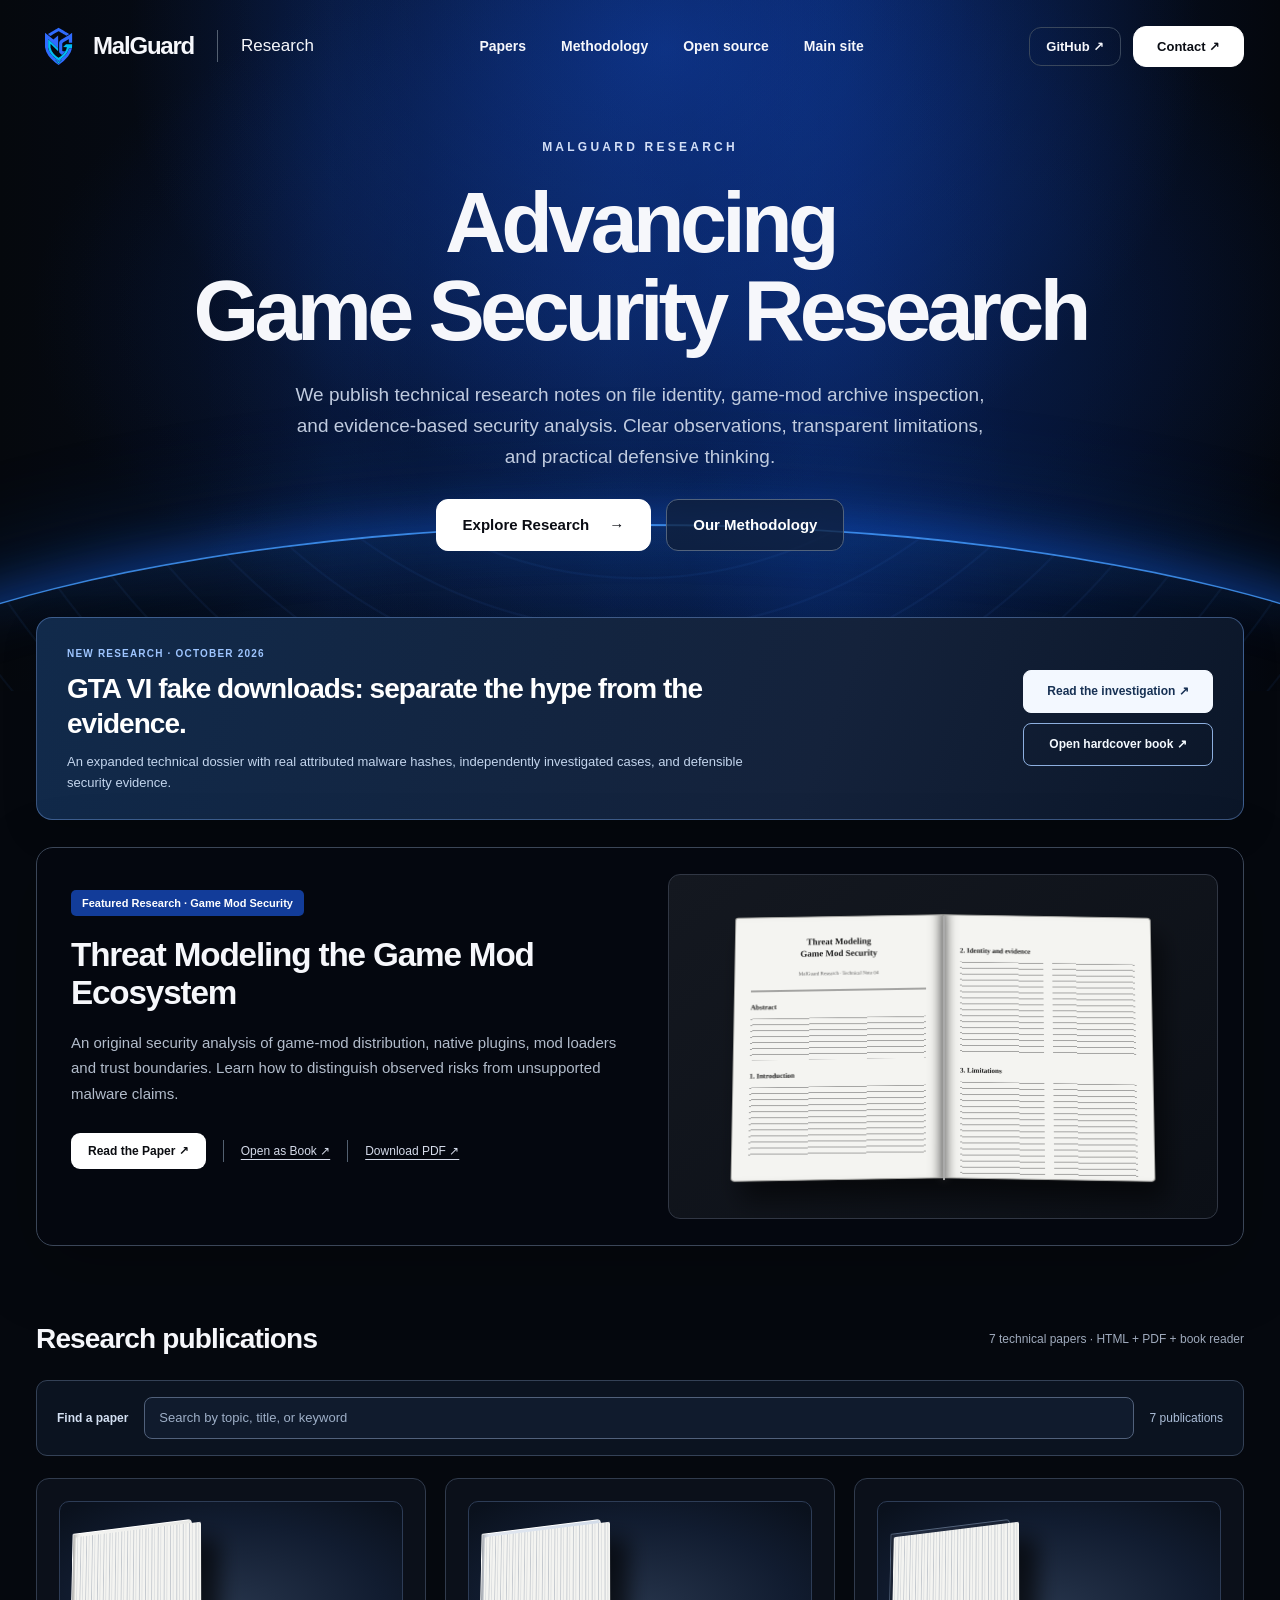
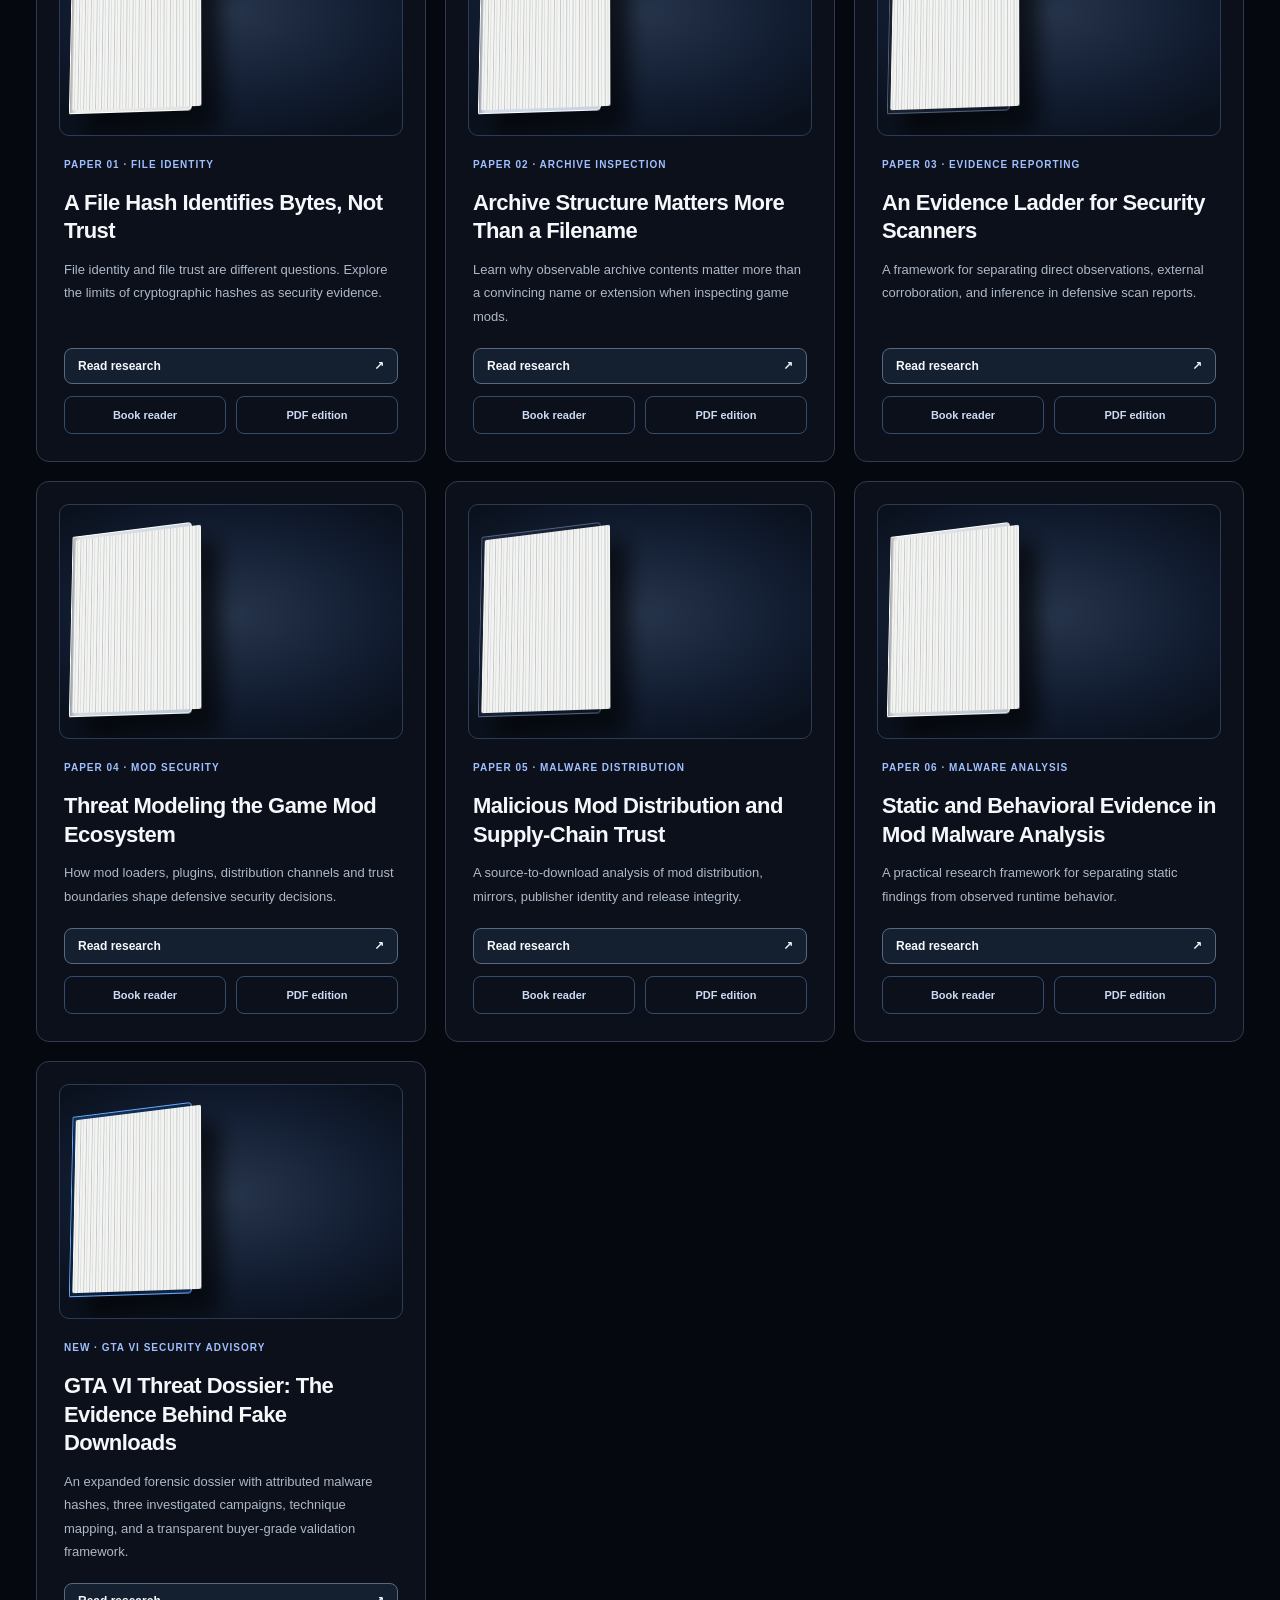
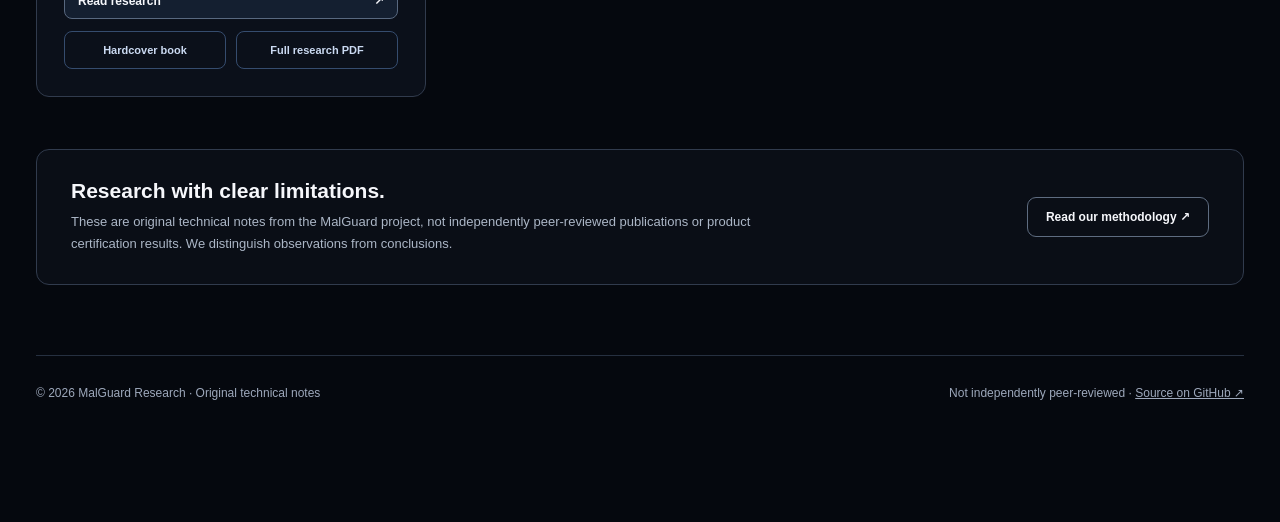
==== commit 4e0d236d: "Present expanded GTA VI forensic dossier and full research edition in existing research library" ====
--- a/index.html
+++ b/index.html
@@ -35,7 +35,7 @@
 </div>
 <div class="content-region">
   <div class="home-wrap">
-    <aside class="gta6-alert" aria-label="New GTA VI security research"><div><span>NEW RESEARCH · OCTOBER 2026</span><h2>GTA VI fake downloads: separate the hype from the evidence.</h2><p>A 15-page security advisory covering documented scams, safe verification, and why an unknown download is not automatically safe or malicious.</p></div><div class="gta6-alert-actions"><a href="/papers/gta6-fake-downloads-trust.html">Read the investigation ↗</a><a href="/reader.html?paper=gta6-fake-downloads-trust">Open hardcover book ↗</a></div></aside>
+    <aside class="gta6-alert" aria-label="New GTA VI security research"><div><span>NEW RESEARCH · OCTOBER 2026</span><h2>GTA VI fake downloads: separate the hype from the evidence.</h2><p>An expanded technical dossier with real attributed malware hashes, independently investigated cases, and defensible security evidence.</p></div><div class="gta6-alert-actions"><a href="/papers/gta6-fake-downloads-trust.html">Read the investigation ↗</a><a href="/reader.html?paper=gta6-fake-downloads-trust">Open hardcover book ↗</a></div></aside>
     <section class="featured" aria-labelledby="featured-title">
       <div class="featured-copy">
         <span class="label-blue">Featured Research · Game Mod Security</span>
@@ -65,7 +65,7 @@
         <article class="paper-card" data-category="mod security"><a class="publication-visual book-four" href="/reader.html?paper=game-mod-threat-model" aria-label="Read Threat Modeling the Game Mod Ecosystem as a book"><span class="publication-book" aria-hidden="true"><span class="publication-spine"></span><span class="publication-cover"><span class="publication-mark">MALGUARD / RESEARCH</span><span class="publication-book-title">Mod Threat Model</span><span class="publication-book-subtitle">Loaders & boundaries</span><span class="publication-book-footer">TECHNICAL NOTE 04<br>2026</span></span><span class="publication-pages"></span></span></a><small>PAPER 04 · MOD SECURITY</small><h3>Threat Modeling the Game Mod Ecosystem</h3><p>How mod loaders, plugins, distribution channels and trust boundaries shape defensive security decisions.</p><a href="/papers/game-mod-threat-model.html">Read research <span aria-hidden="true">↗</span></a><div class="paper-formats"><a href="/reader.html?paper=game-mod-threat-model">Book reader</a><a href="/pdfs/game-mod-threat-model.pdf">PDF edition</a></div></article>
 <article class="paper-card" data-category="malware distribution"><a class="publication-visual book-five" href="/reader.html?paper=malicious-mod-distribution" aria-label="Read Malicious Mod Distribution and Supply-Chain Trust as a book"><span class="publication-book" aria-hidden="true"><span class="publication-spine"></span><span class="publication-cover"><span class="publication-mark">MALGUARD / RESEARCH</span><span class="publication-book-title">Supply-Chain Trust</span><span class="publication-book-subtitle">Distribution & provenance</span><span class="publication-book-footer">TECHNICAL NOTE 05<br>2026</span></span><span class="publication-pages"></span></span></a><small>PAPER 05 · MALWARE DISTRIBUTION</small><h3>Malicious Mod Distribution and Supply-Chain Trust</h3><p>A source-to-download analysis of mod distribution, mirrors, publisher identity and release integrity.</p><a href="/papers/malicious-mod-distribution.html">Read research <span aria-hidden="true">↗</span></a><div class="paper-formats"><a href="/reader.html?paper=malicious-mod-distribution">Book reader</a><a href="/pdfs/malicious-mod-distribution.pdf">PDF edition</a></div></article>
 <article class="paper-card" data-category="malware analysis"><a class="publication-visual book-six" href="/reader.html?paper=static-vs-behavioral-analysis" aria-label="Read Static and Behavioral Evidence in Mod Malware Analysis as a book"><span class="publication-book" aria-hidden="true"><span class="publication-spine"></span><span class="publication-cover"><span class="publication-mark">MALGUARD / RESEARCH</span><span class="publication-book-title">Malware Evidence</span><span class="publication-book-subtitle">Static & behavior</span><span class="publication-book-footer">TECHNICAL NOTE 06<br>2026</span></span><span class="publication-pages"></span></span></a><small>PAPER 06 · MALWARE ANALYSIS</small><h3>Static and Behavioral Evidence in Mod Malware Analysis</h3><p>A practical research framework for separating static findings from observed runtime behavior.</p><a href="/papers/static-vs-behavioral-analysis.html">Read research <span aria-hidden="true">↗</span></a><div class="paper-formats"><a href="/reader.html?paper=static-vs-behavioral-analysis">Book reader</a><a href="/pdfs/static-vs-behavioral-analysis.pdf">PDF edition</a></div></article>
-        <article class="paper-card" data-category="gta vi gta 6 fake download scam malware impersonation"><a class="publication-visual book-seven" href="/reader.html?paper=gta6-fake-downloads-trust" aria-label="Read GTA VI Fake Downloads and the Trust Problem as a hardcover book"><span class="publication-book" aria-hidden="true"><span class="publication-spine"></span><span class="publication-cover"><span class="publication-mark">MALGUARD / RESEARCH</span><span class="publication-book-title">GTA VI<br>Trust &amp; Threats</span><span class="publication-book-subtitle">Fake downloads, real risks</span><span class="publication-book-footer">SECURITY ADVISORY 01<br>2026</span></span><span class="publication-pages"></span></span></a><small>NEW · GTA VI SECURITY ADVISORY</small><h3>GTA VI Fake Downloads and the Trust Problem</h3><p>A sourced 15-page investigation of fake demo sites, reported infostealers, wallet scams, suspicious mod claims and evidence-based protection.</p><a href="/papers/gta6-fake-downloads-trust.html">Read research <span aria-hidden="true">↗</span></a><div class="paper-formats"><a href="/reader.html?paper=gta6-fake-downloads-trust">Hardcover book</a><a href="/pdfs/gta6-fake-downloads-trust.pdf">15-page PDF</a></div></article>
+        <article class="paper-card" data-category="gta vi gta 6 fake download scam malware impersonation"><a class="publication-visual book-seven" href="/reader.html?paper=gta6-fake-downloads-trust" aria-label="Read GTA VI Threat Dossier: The Evidence Behind Fake Downloads as a hardcover book"><span class="publication-book" aria-hidden="true"><span class="publication-spine"></span><span class="publication-cover"><span class="publication-mark">MALGUARD / RESEARCH</span><span class="publication-book-title">GTA VI<br>Trust &amp; Threats</span><span class="publication-book-subtitle">Fake downloads, real risks</span><span class="publication-book-footer">SECURITY ADVISORY 01<br>2026</span></span><span class="publication-pages"></span></span></a><small>NEW · GTA VI SECURITY ADVISORY</small><h3>GTA VI Threat Dossier: The Evidence Behind Fake Downloads</h3><p>An expanded forensic dossier with attributed malware hashes, three investigated campaigns, technique mapping, and a transparent buyer-grade validation framework.</p><a href="/papers/gta6-fake-downloads-trust.html">Read research <span aria-hidden="true">↗</span></a><div class="paper-formats"><a href="/reader.html?paper=gta6-fake-downloads-trust">Hardcover book</a><a href="/pdfs/gta6-fake-downloads-trust.pdf">Full research PDF</a></div></article>
       </div>
     </section>
     <aside class="research-note" aria-label="Research publication disclosure"><div><h2>Research with clear limitations.</h2><p>These are original technical notes from the MalGuard project, not independently peer-reviewed publications or product certification results. We distinguish observations from conclusions.</p></div><a href="/methodology.html">Read our methodology ↗</a></aside>
--- a/assets/research-home-20261021.css
+++ b/assets/research-home-20261021.css
@@ -63,3 +63,19 @@
 .book-five .publication-mark{border-color:#9eaabd}.book-five .publication-book-subtitle{color:#ccd5e3}
 .book-six .publication-cover{background:linear-gradient(115deg,#f1f2f0,#b9c3ce);color:#16213a}
 @media(max-width:760px){.paper-tools{align-items:stretch}.paper-tools label{width:100%}.paper-tools input{width:100%;flex:auto}.paper-tools span{width:100%}}
+
+/* Research homepage: GTA VI publication highlight; no global layout changes */
+.gta6-alert{display:flex;align-items:center;justify-content:space-between;gap:28px;padding:25px 30px;margin:30px 0 27px;border:1px solid rgba(121,167,238,.42);border-radius:16px;background:linear-gradient(110deg,#112a4b,#14223b 65%,#0b1628);box-shadow:0 12px 36px rgba(0,0,0,.13)}
+.gta6-alert>div:first-child{max-width:690px}
+.gta6-alert span{font:800 10px/1.4 Inter,Arial,sans-serif;letter-spacing:.12em;color:#9ec5ff}
+.gta6-alert h2{font:750 clamp(21px,2.2vw,28px)/1.25 Inter,Arial,sans-serif;letter-spacing:-.035em;color:#fff;margin:10px 0}
+.gta6-alert p{font:13px/1.65 Inter,Arial,sans-serif;color:#c3d5ed;margin:0}
+.gta6-alert-actions{display:flex;flex-direction:column;align-items:stretch;gap:10px;min-width:190px}
+.gta6-alert-actions a{display:flex;justify-content:center;align-items:center;text-align:center;min-height:43px;padding:10px 13px;border:1px solid #8dafdf;border-radius:8px;font:700 12px/1.4 Inter,Arial,sans-serif;color:#f5faff;text-decoration:none}
+.gta6-alert-actions a:first-child{background:#f3f8ff;color:#173154;border-color:#f3f8ff}
+.gta6-alert-actions a:hover{background:#dae9ff;color:#132a4a}
+.book-seven .publication-cover{background:linear-gradient(130deg,#133963 0%,#0a1c34 72%,#112c50 100%);color:#fff;border-color:#6faaff}
+.book-seven .publication-mark{border-color:#7ca4d9;color:#c8ddfc}
+.book-seven .publication-book-title{color:#fff}
+.book-seven .publication-book-subtitle{color:#b5cef1}
+@media(max-width:760px){.gta6-alert{flex-direction:column;align-items:stretch;padding:21px 19px;margin:23px 0}.gta6-alert-actions{flex-direction:row;flex-wrap:wrap}.gta6-alert-actions a{flex:1;min-width:145px}}
